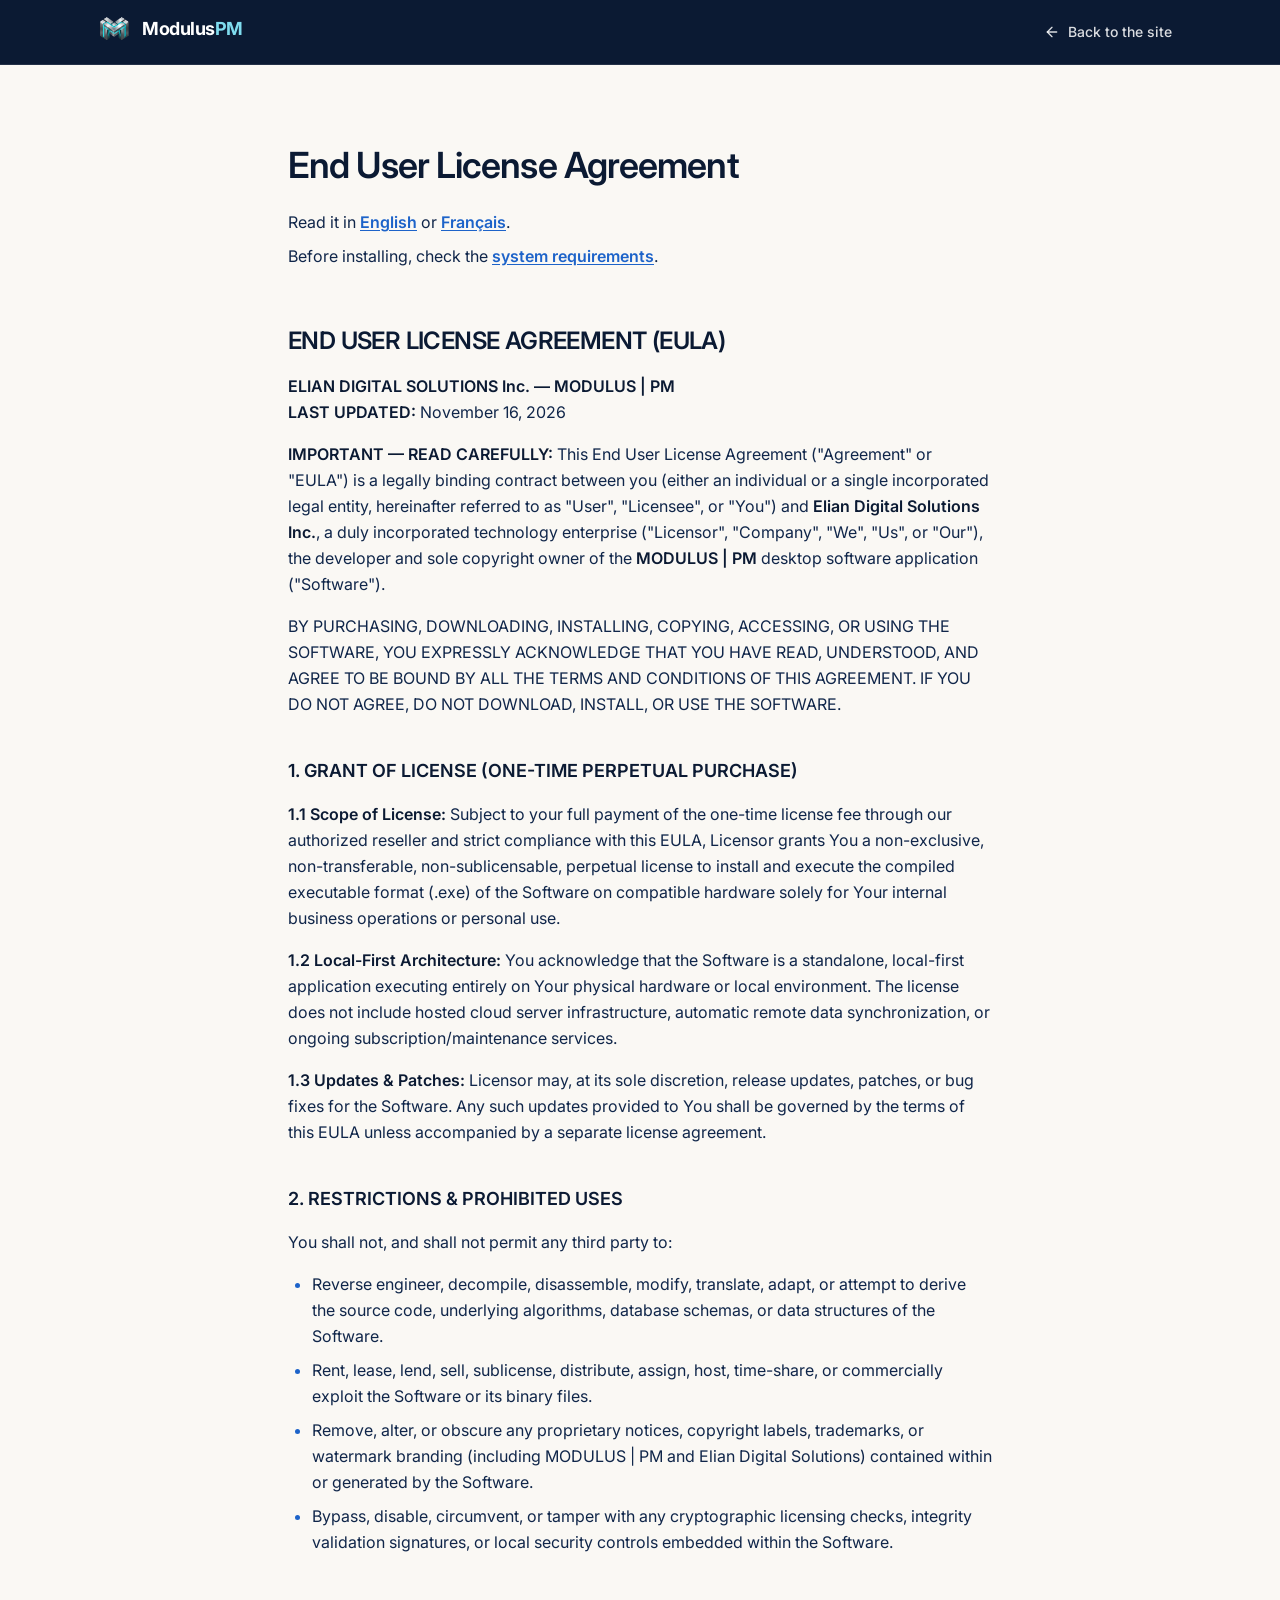
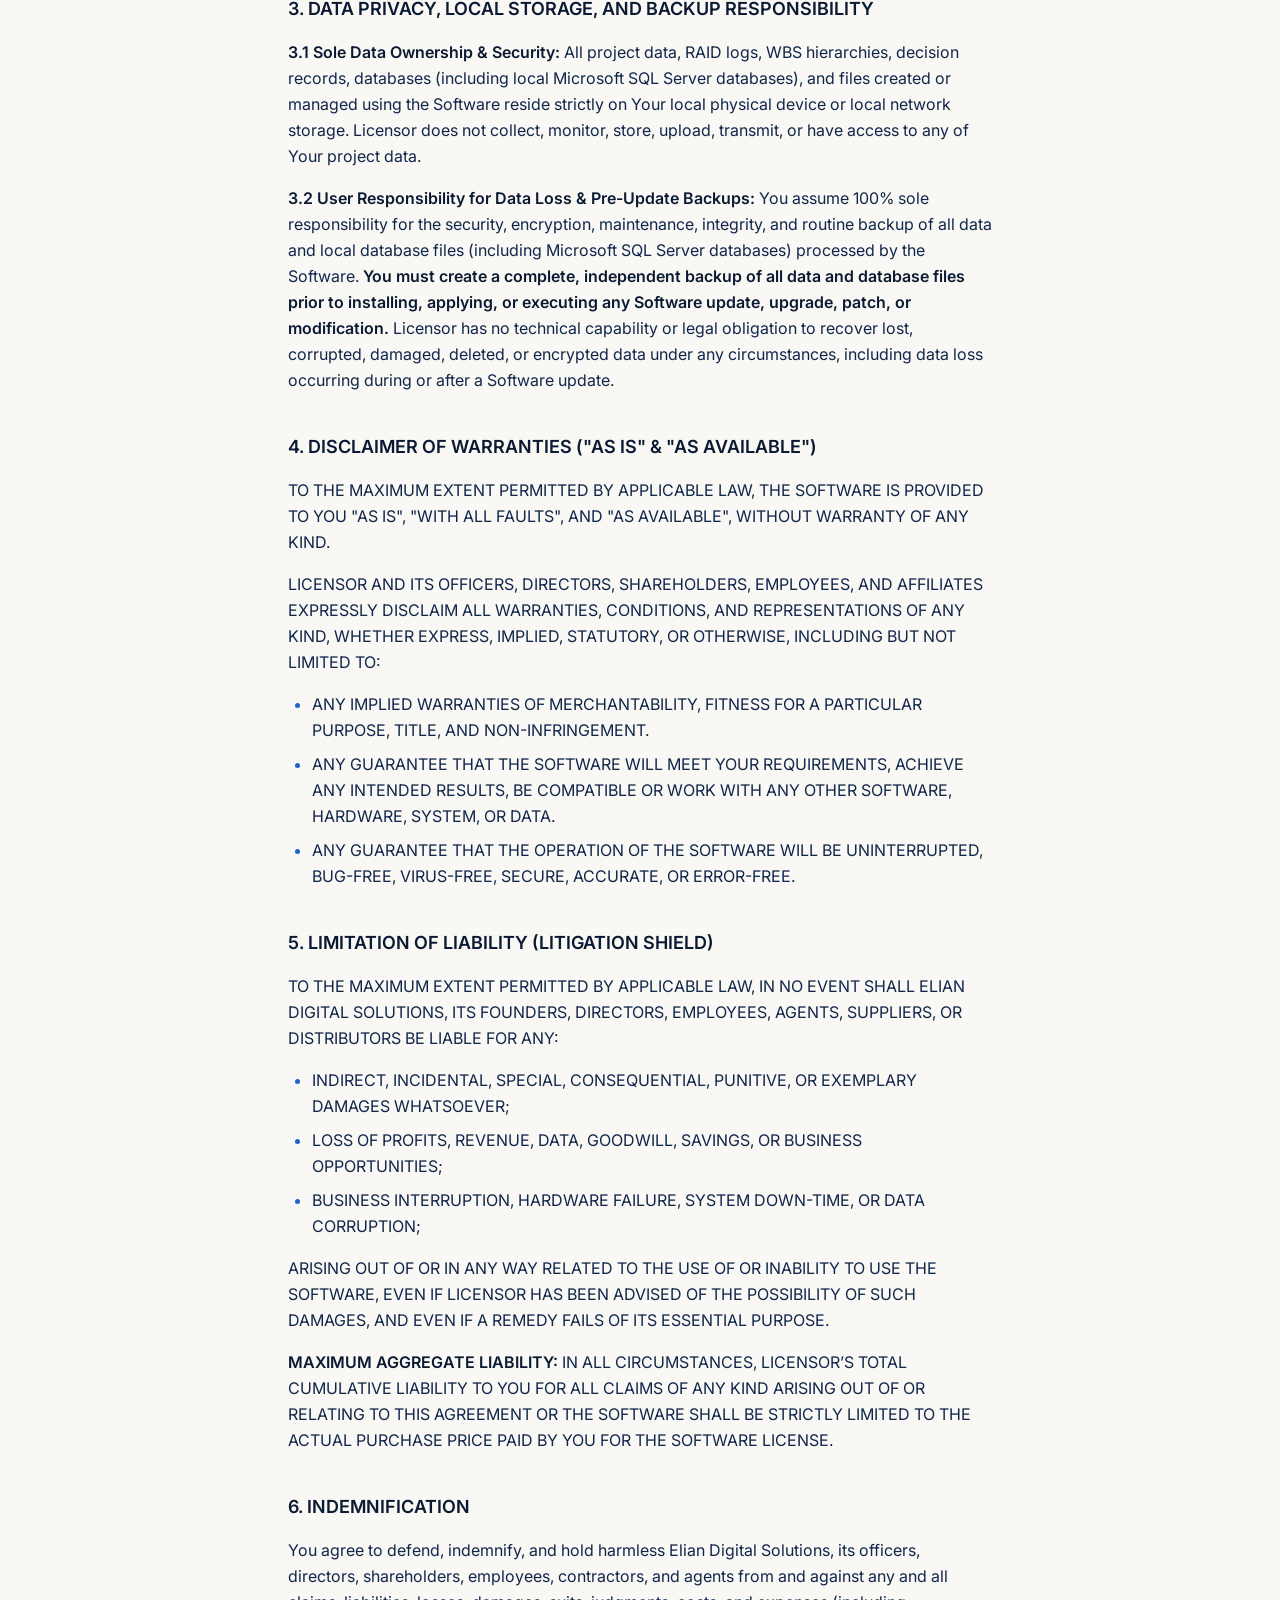
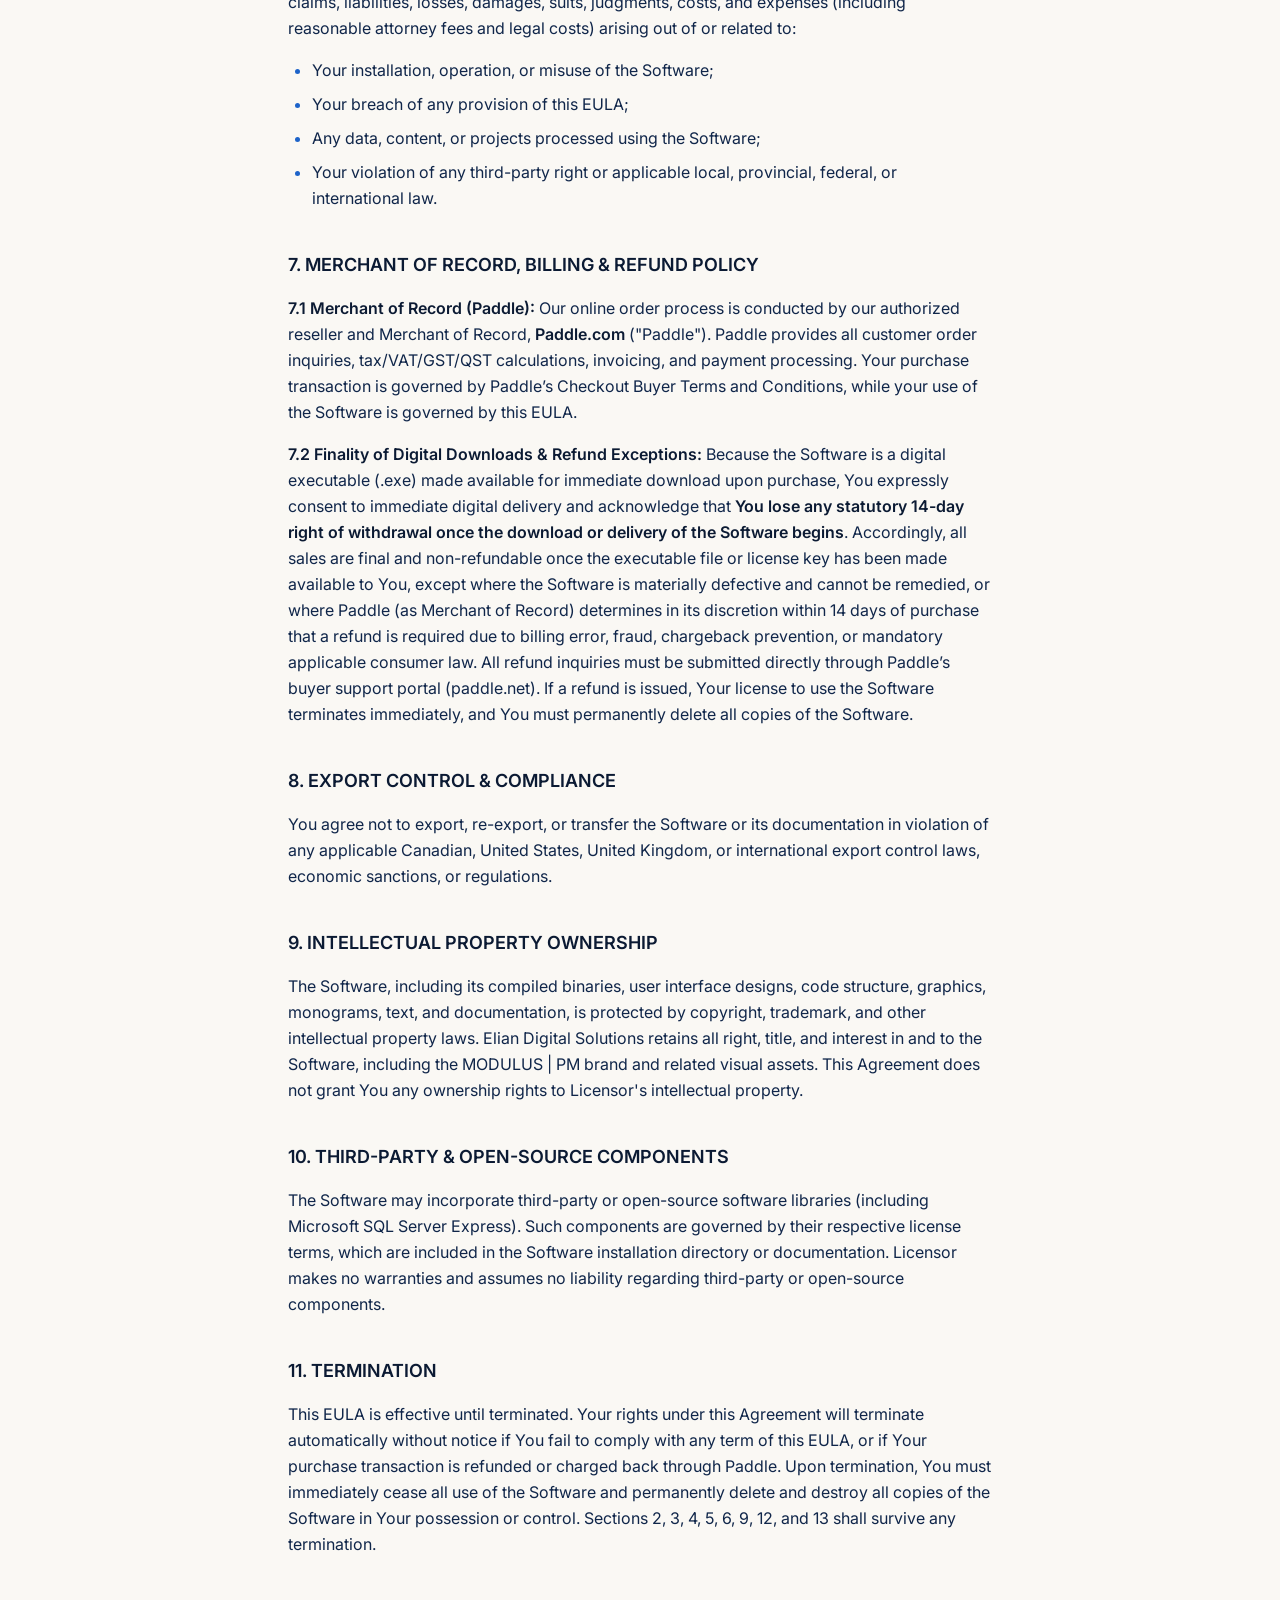
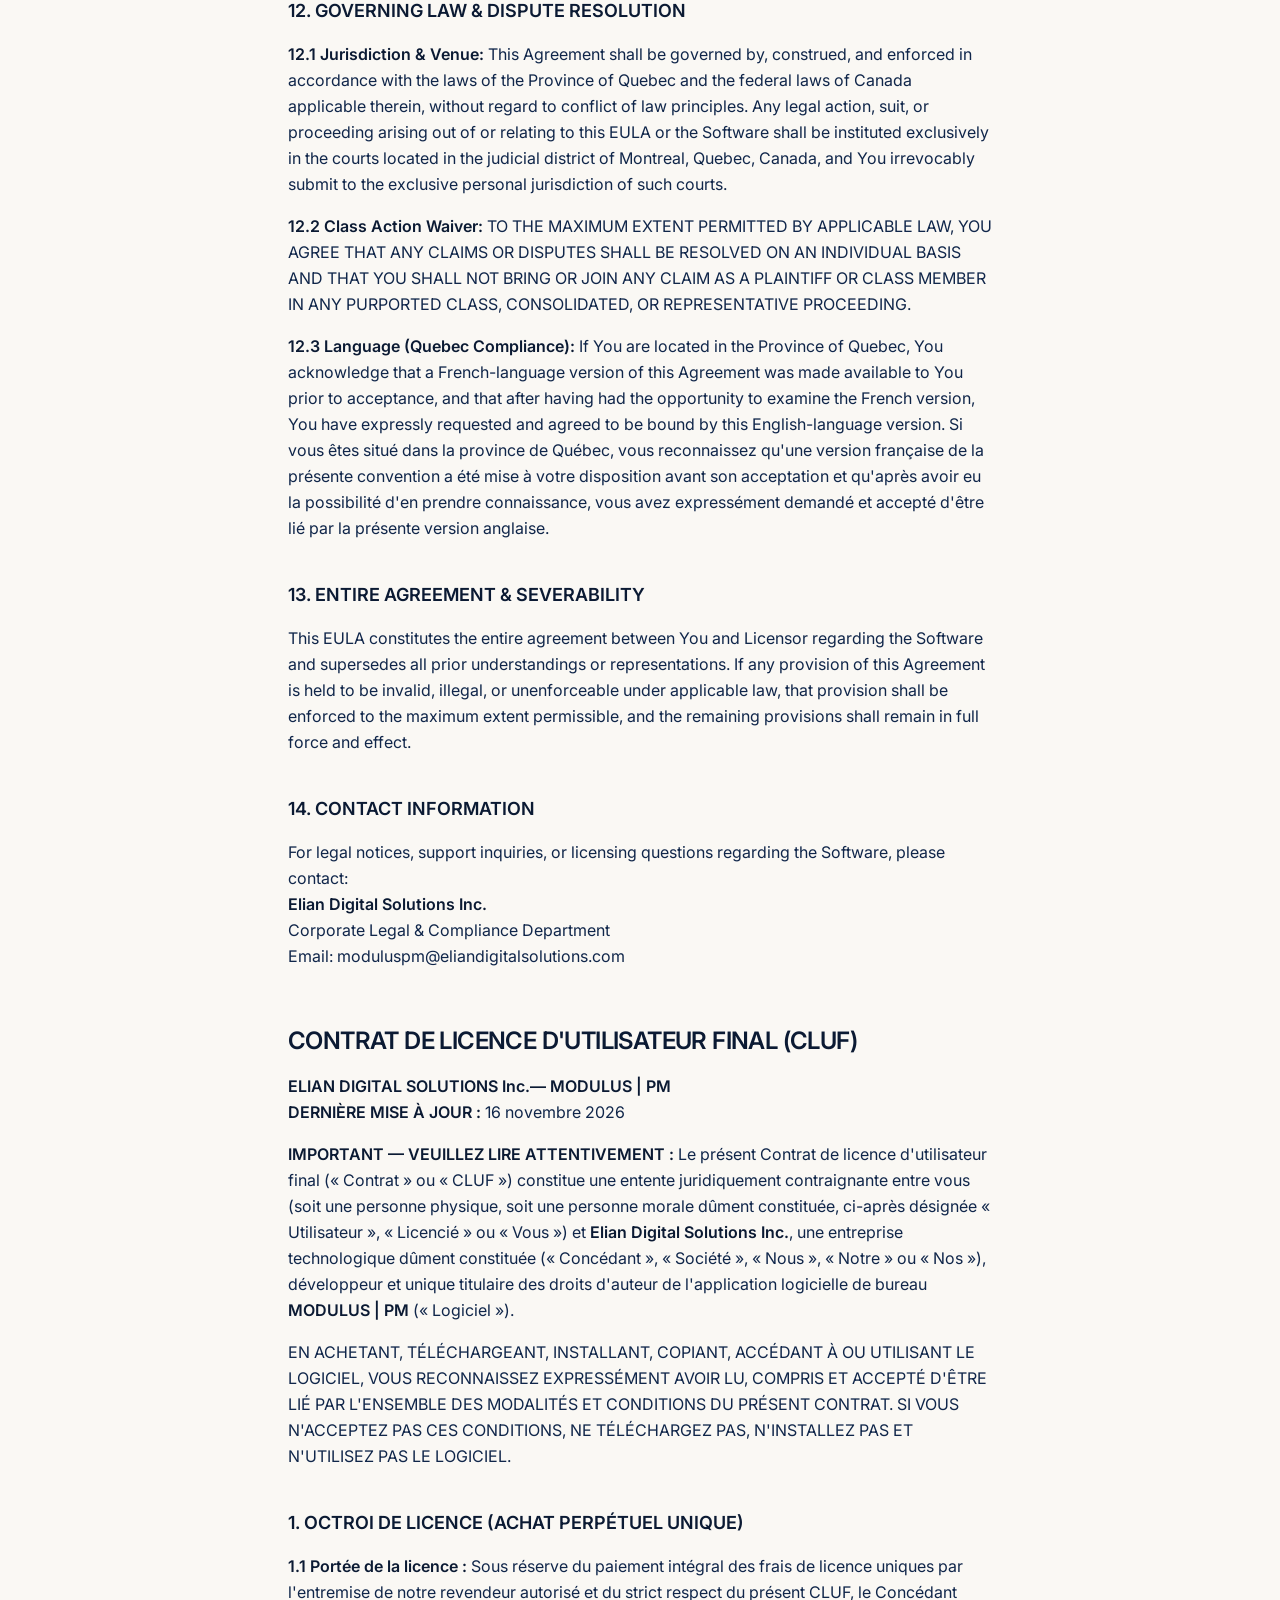
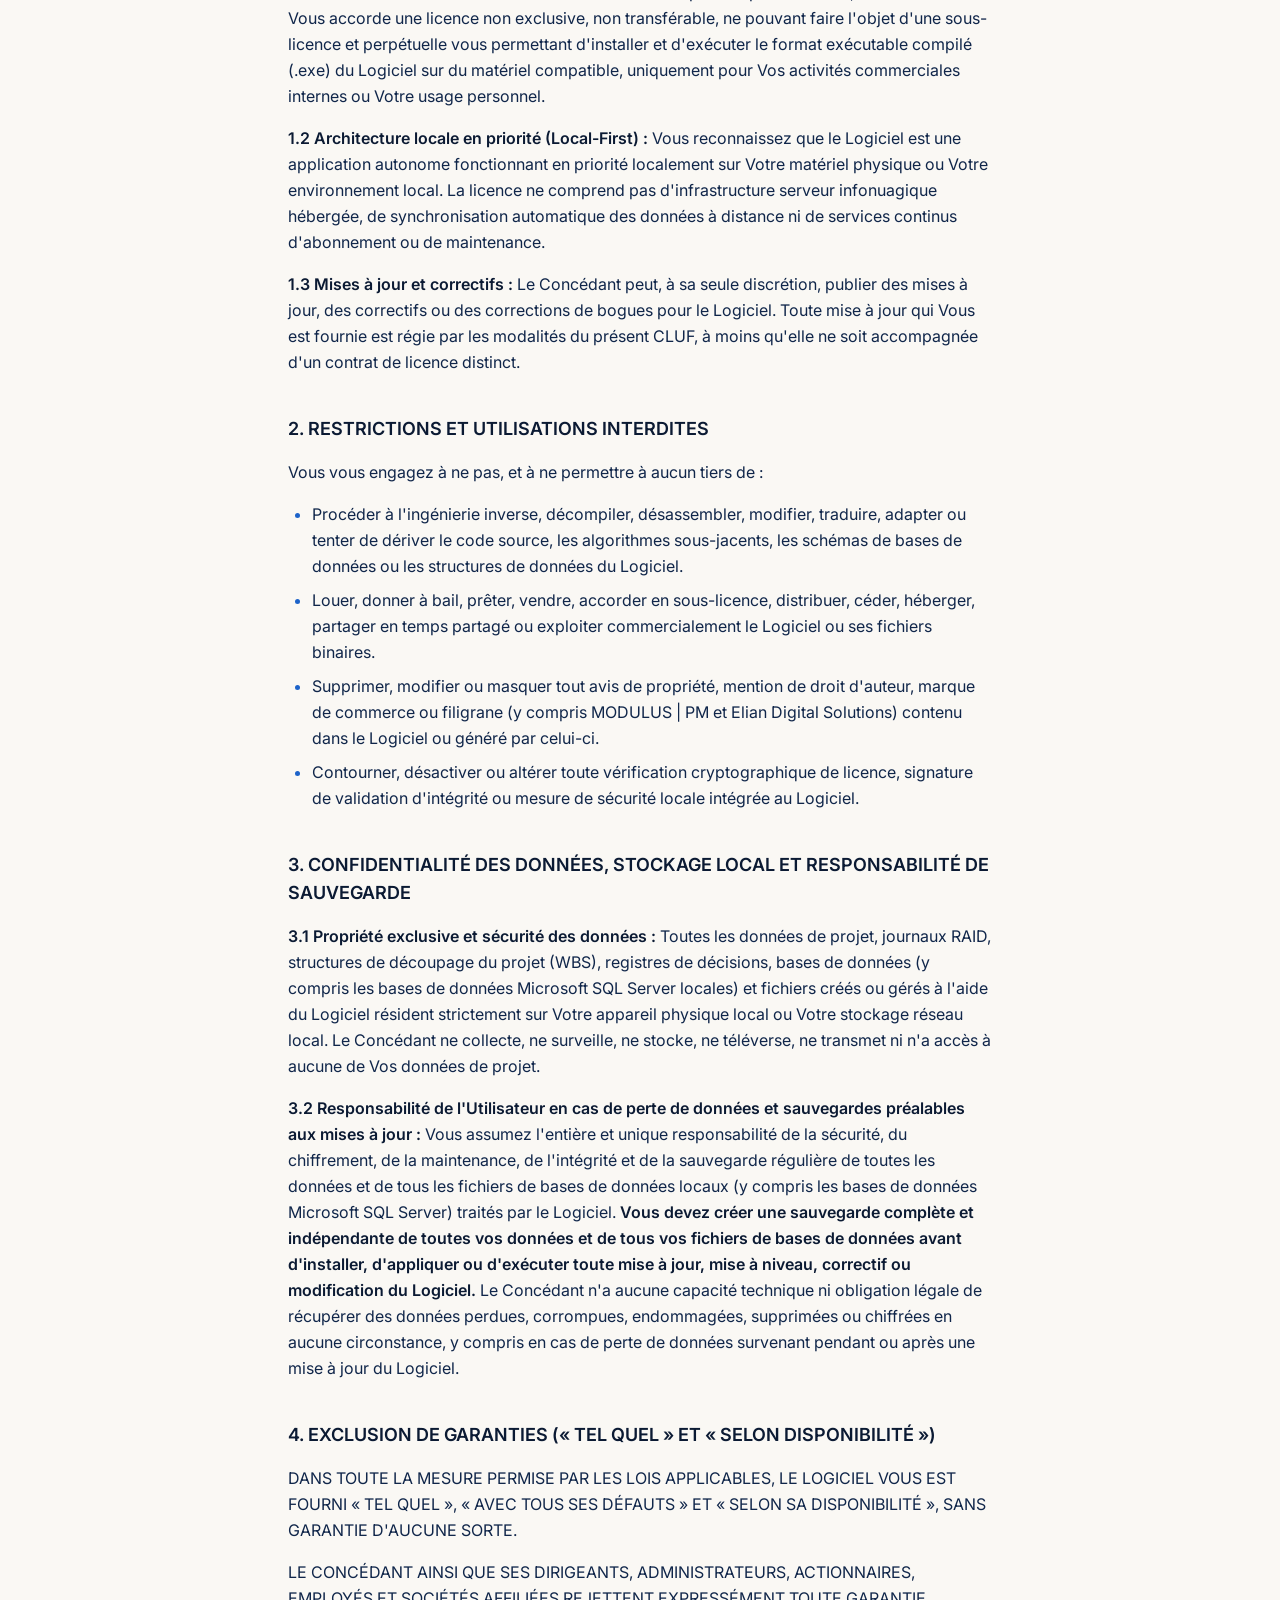
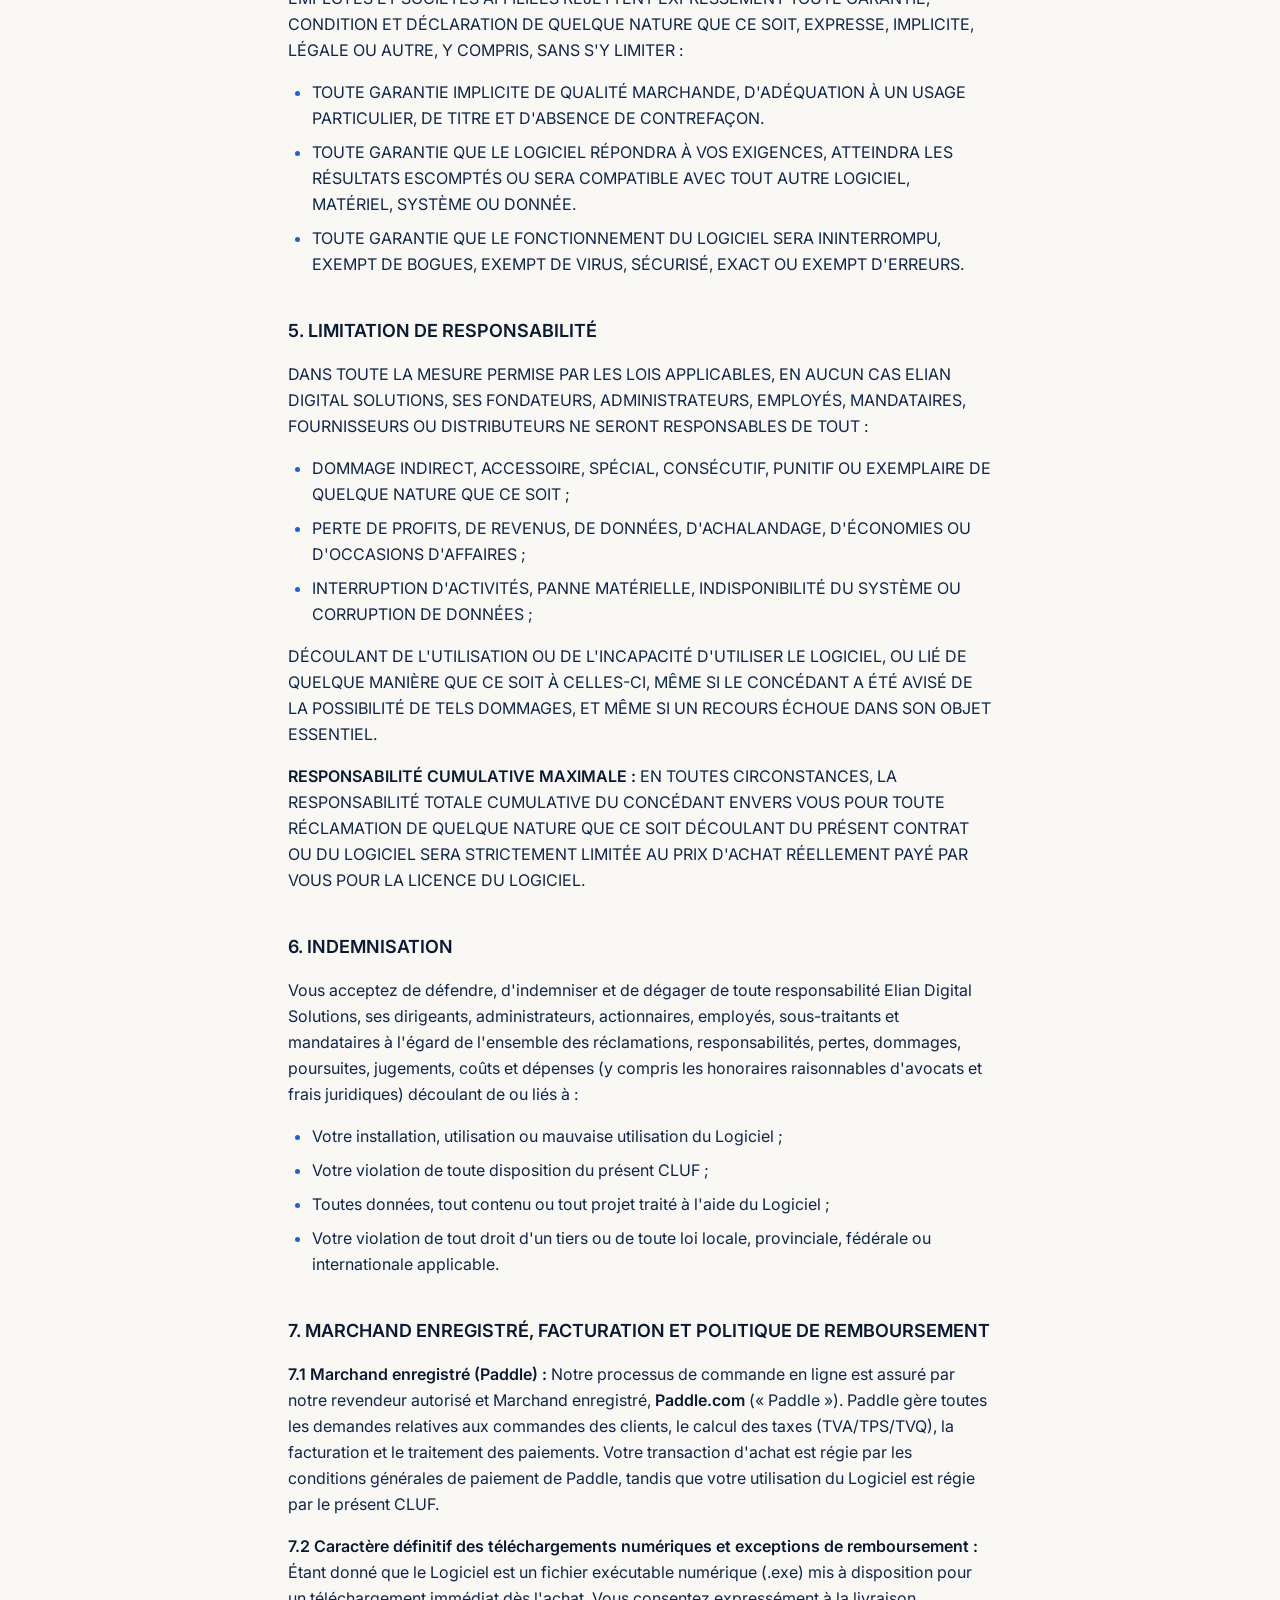
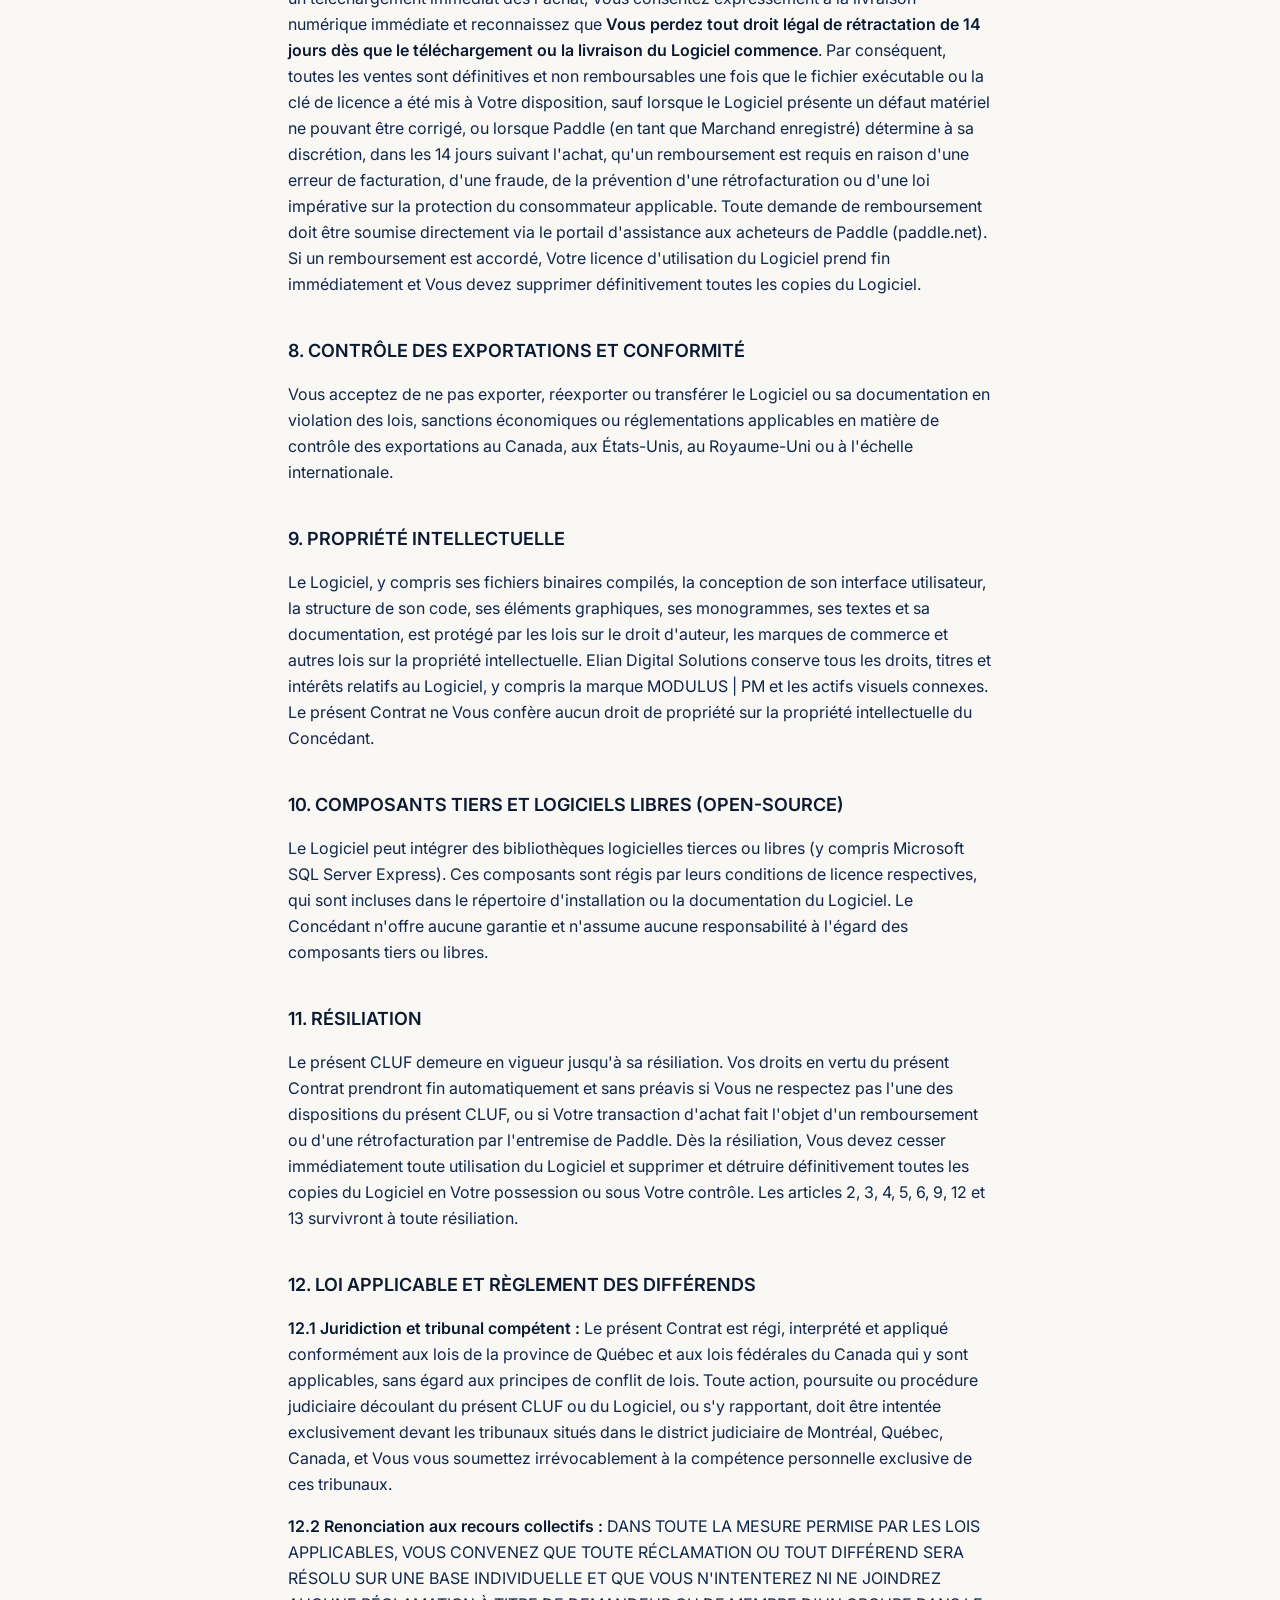
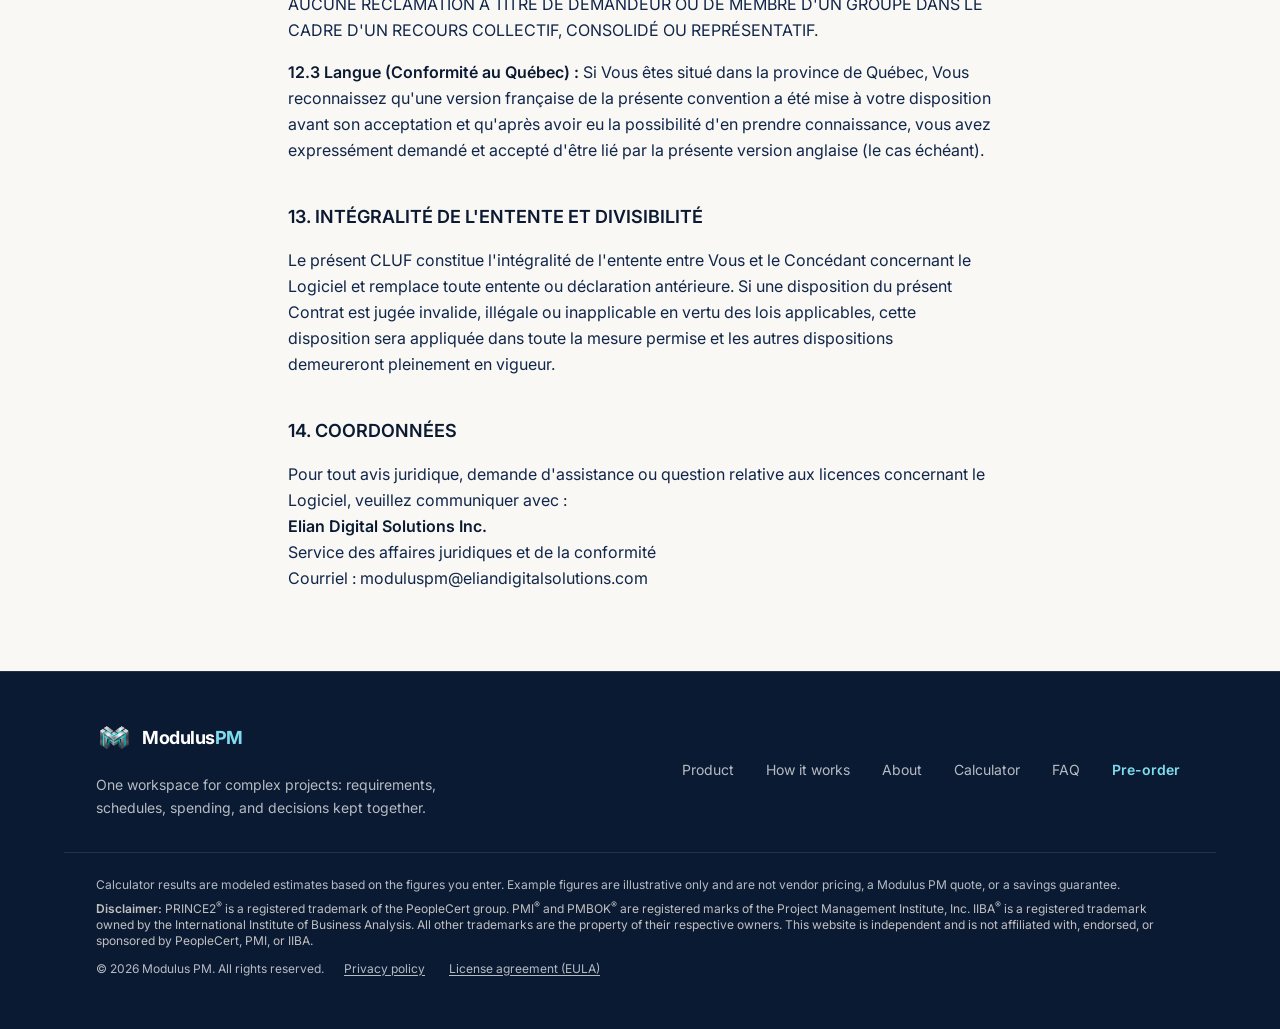
==== eula/index.html @ 9ae59efa "Add About Us, system requirements and the licence agreement page; update hero and trademark notice" ====
<!doctype html>
<html lang="en">
  <head>
    <meta charset="UTF-8" />
    <link rel="icon" type="image/png" sizes="48x48" href="/icons/icon-48x48.png" />
    <link rel="apple-touch-icon" href="/icons/icon-192x192.png" />
    <meta name="viewport" content="width=device-width, initial-scale=1.0" />
    <title>End User License Agreement | Modulus PM</title>
    <meta
      name="description"
      content="The End User License Agreement for the Modulus PM desktop software, in English and French."
    />
    <meta property="og:type" content="website" />
    <meta property="og:site_name" content="Modulus PM" />
    <meta property="og:title" content="Modulus PM | Connected delivery for complex projects" />
    <meta
      property="og:description"
      content="Keep requirements, deliverables, boards, budgets, and decisions aligned. Own the way you work and compare 10-year SaaS costs with a lifetime purchase."
    />
    <meta name="twitter:title" content="Modulus PM | Connected delivery for complex projects" />
    <meta
      name="twitter:description"
      content="One workspace for requirements, schedules, boards, budgets, and decisions. Compare 10-year SaaS costs with a lifetime purchase."
    />
    <link rel="preconnect" href="https://fonts.googleapis.com" />
    <link rel="preconnect" href="https://fonts.gstatic.com" crossorigin />
    <link
      href="https://fonts.googleapis.com/css2?family=Inter:wght@400;500;600;700;800&display=swap"
      rel="stylesheet"
    />
    <meta property="og:image" content="https://eliandigitalsolutions.com/og.png" />
    <meta property="og:image:width" content="1200" />
    <meta property="og:image:height" content="630" />
    <meta property="og:url" content="https://eliandigitalsolutions.com/eula/" />
    <meta name="twitter:card" content="summary_large_image" />
    <meta name="twitter:image" content="https://eliandigitalsolutions.com/og.png" />
    <script type="module" crossorigin src="/assets/eula-CdukFW5h.js"></script>
    <link rel="modulepreload" crossorigin href="/assets/index-Yuvbp5KB.js">
    <link rel="modulepreload" crossorigin href="/assets/LegalLayout-DCnY5Lh_.js">
    <link rel="stylesheet" crossorigin href="/assets/index-Cmp1O_GP.css">
  </head>
  <body>
    <div id="root"></div>
  </body>
</html>
---- assets/index-Cmp1O_GP.css ----
*,:before,:after{--tw-border-spacing-x: 0;--tw-border-spacing-y: 0;--tw-translate-x: 0;--tw-translate-y: 0;--tw-rotate: 0;--tw-skew-x: 0;--tw-skew-y: 0;--tw-scale-x: 1;--tw-scale-y: 1;--tw-pan-x: ;--tw-pan-y: ;--tw-pinch-zoom: ;--tw-scroll-snap-strictness: proximity;--tw-gradient-from-position: ;--tw-gradient-via-position: ;--tw-gradient-to-position: ;--tw-ordinal: ;--tw-slashed-zero: ;--tw-numeric-figure: ;--tw-numeric-spacing: ;--tw-numeric-fraction: ;--tw-ring-inset: ;--tw-ring-offset-width: 0px;--tw-ring-offset-color: #fff;--tw-ring-color: rgb(42 116 224 / .5);--tw-ring-offset-shadow: 0 0 #0000;--tw-ring-shadow: 0 0 #0000;--tw-shadow: 0 0 #0000;--tw-shadow-colored: 0 0 #0000;--tw-blur: ;--tw-brightness: ;--tw-contrast: ;--tw-grayscale: ;--tw-hue-rotate: ;--tw-invert: ;--tw-saturate: ;--tw-sepia: ;--tw-drop-shadow: ;--tw-backdrop-blur: ;--tw-backdrop-brightness: ;--tw-backdrop-contrast: ;--tw-backdrop-grayscale: ;--tw-backdrop-hue-rotate: ;--tw-backdrop-invert: ;--tw-backdrop-opacity: ;--tw-backdrop-saturate: ;--tw-backdrop-sepia: ;--tw-contain-size: ;--tw-contain-layout: ;--tw-contain-paint: ;--tw-contain-style: }::backdrop{--tw-border-spacing-x: 0;--tw-border-spacing-y: 0;--tw-translate-x: 0;--tw-translate-y: 0;--tw-rotate: 0;--tw-skew-x: 0;--tw-skew-y: 0;--tw-scale-x: 1;--tw-scale-y: 1;--tw-pan-x: ;--tw-pan-y: ;--tw-pinch-zoom: ;--tw-scroll-snap-strictness: proximity;--tw-gradient-from-position: ;--tw-gradient-via-position: ;--tw-gradient-to-position: ;--tw-ordinal: ;--tw-slashed-zero: ;--tw-numeric-figure: ;--tw-numeric-spacing: ;--tw-numeric-fraction: ;--tw-ring-inset: ;--tw-ring-offset-width: 0px;--tw-ring-offset-color: #fff;--tw-ring-color: rgb(42 116 224 / .5);--tw-ring-offset-shadow: 0 0 #0000;--tw-ring-shadow: 0 0 #0000;--tw-shadow: 0 0 #0000;--tw-shadow-colored: 0 0 #0000;--tw-blur: ;--tw-brightness: ;--tw-contrast: ;--tw-grayscale: ;--tw-hue-rotate: ;--tw-invert: ;--tw-saturate: ;--tw-sepia: ;--tw-drop-shadow: ;--tw-backdrop-blur: ;--tw-backdrop-brightness: ;--tw-backdrop-contrast: ;--tw-backdrop-grayscale: ;--tw-backdrop-hue-rotate: ;--tw-backdrop-invert: ;--tw-backdrop-opacity: ;--tw-backdrop-saturate: ;--tw-backdrop-sepia: ;--tw-contain-size: ;--tw-contain-layout: ;--tw-contain-paint: ;--tw-contain-style: }*,:before,:after{box-sizing:border-box;border-width:0;border-style:solid;border-color:#e5e7eb}:before,:after{--tw-content: ""}html,:host{line-height:1.5;-webkit-text-size-adjust:100%;-moz-tab-size:4;-o-tab-size:4;tab-size:4;font-family:Inter,system-ui,-apple-system,Segoe UI,sans-serif;font-feature-settings:normal;font-variation-settings:normal;-webkit-tap-highlight-color:transparent}body{margin:0;line-height:inherit}hr{height:0;color:inherit;border-top-width:1px}abbr:where([title]){-webkit-text-decoration:underline dotted;text-decoration:underline dotted}h1,h2,h3,h4,h5,h6{font-size:inherit;font-weight:inherit}a{color:inherit;text-decoration:inherit}b,strong{font-weight:bolder}code,kbd,samp,pre{font-family:ui-monospace,SFMono-Regular,Menlo,Monaco,Consolas,Liberation Mono,Courier New,monospace;font-feature-settings:normal;font-variation-settings:normal;font-size:1em}small{font-size:80%}sub,sup{font-size:75%;line-height:0;position:relative;vertical-align:baseline}sub{bottom:-.25em}sup{top:-.5em}table{text-indent:0;border-color:inherit;border-collapse:collapse}button,input,optgroup,select,textarea{font-family:inherit;font-feature-settings:inherit;font-variation-settings:inherit;font-size:100%;font-weight:inherit;line-height:inherit;letter-spacing:inherit;color:inherit;margin:0;padding:0}button,select{text-transform:none}button,input:where([type=button]),input:where([type=reset]),input:where([type=submit]){-webkit-appearance:button;background-color:transparent;background-image:none}:-moz-focusring{outline:auto}:-moz-ui-invalid{box-shadow:none}progress{vertical-align:baseline}::-webkit-inner-spin-button,::-webkit-outer-spin-button{height:auto}[type=search]{-webkit-appearance:textfield;outline-offset:-2px}::-webkit-search-decoration{-webkit-appearance:none}::-webkit-file-upload-button{-webkit-appearance:button;font:inherit}summary{display:list-item}blockquote,dl,dd,h1,h2,h3,h4,h5,h6,hr,figure,p,pre{margin:0}fieldset{margin:0;padding:0}legend{padding:0}ol,ul,menu{list-style:none;margin:0;padding:0}dialog{padding:0}textarea{resize:vertical}input::-moz-placeholder,textarea::-moz-placeholder{opacity:1;color:#9ca3af}input::placeholder,textarea::placeholder{opacity:1;color:#9ca3af}button,[role=button]{cursor:pointer}:disabled{cursor:default}img,svg,video,canvas,audio,iframe,embed,object{display:block;vertical-align:middle}img,video{max-width:100%;height:auto}[hidden]:where(:not([hidden=until-found])){display:none}html{scroll-behavior:smooth;scroll-padding-top:5rem;-webkit-text-size-adjust:100%}body{--tw-bg-opacity: 1;background-color:rgb(250 248 244 / var(--tw-bg-opacity, 1));font-family:Inter,system-ui,-apple-system,Segoe UI,sans-serif;--tw-text-opacity: 1;color:rgb(11 26 51 / var(--tw-text-opacity, 1));-webkit-font-smoothing:antialiased;-moz-osx-font-smoothing:grayscale;overflow-x:hidden}:focus-visible{outline:2px solid transparent;outline-offset:2px;--tw-ring-offset-shadow: var(--tw-ring-inset) 0 0 0 var(--tw-ring-offset-width) var(--tw-ring-offset-color);--tw-ring-shadow: var(--tw-ring-inset) 0 0 0 calc(2px + var(--tw-ring-offset-width)) var(--tw-ring-color);box-shadow:var(--tw-ring-offset-shadow),var(--tw-ring-shadow),var(--tw-shadow, 0 0 #0000);--tw-ring-opacity: 1;--tw-ring-color: rgb(22 179 214 / var(--tw-ring-opacity, 1));--tw-ring-offset-width: 2px;--tw-ring-offset-color: #faf8f4}.sr-only{position:absolute;width:1px;height:1px;padding:0;margin:-1px;overflow:hidden;clip:rect(0,0,0,0);white-space:nowrap;border-width:0}.pointer-events-none{pointer-events:none}.visible{visibility:visible}.fixed{position:fixed}.absolute{position:absolute}.relative{position:relative}.inset-0{inset:0}.inset-x-0{left:0;right:0}.inset-x-4{left:1rem;right:1rem}.-left-\[10000px\]{left:-10000px}.bottom-4{bottom:1rem}.top-0{top:0}.top-0\.5{top:.125rem}.isolate{isolation:isolate}.-z-10{z-index:-10}.z-50{z-index:50}.z-\[70\]{z-index:70}.-m-1{margin:-.25rem}.mx-1{margin-left:.25rem;margin-right:.25rem}.mx-auto{margin-left:auto;margin-right:auto}.mb-2\.5{margin-bottom:.625rem}.mb-4{margin-bottom:1rem}.ml-2{margin-left:.5rem}.ml-3{margin-left:.75rem}.ml-\[88px\]{margin-left:88px}.mt-0\.5{margin-top:.125rem}.mt-1{margin-top:.25rem}.mt-1\.5{margin-top:.375rem}.mt-10{margin-top:2.5rem}.mt-12{margin-top:3rem}.mt-14{margin-top:3.5rem}.mt-2{margin-top:.5rem}.mt-2\.5{margin-top:.625rem}.mt-3{margin-top:.75rem}.mt-4{margin-top:1rem}.mt-5{margin-top:1.25rem}.mt-6{margin-top:1.5rem}.mt-8{margin-top:2rem}.mt-px{margin-top:1px}.block{display:block}.flex{display:flex}.inline-flex{display:inline-flex}.table{display:table}.grid{display:grid}.hidden{display:none}.aspect-\[16\/10\]{aspect-ratio:16/10}.aspect-video{aspect-ratio:16 / 9}.h-1{height:.25rem}.h-1\.5{height:.375rem}.h-10{height:2.5rem}.h-11{height:2.75rem}.h-16{height:4rem}.h-2{height:.5rem}.h-2\.5{height:.625rem}.h-3{height:.75rem}.h-3\.5{height:.875rem}.h-4{height:1rem}.h-5{height:1.25rem}.h-8{height:2rem}.h-9{height:2.25rem}.h-auto{height:auto}.h-px{height:1px}.min-h-\[1\.25rem\]{min-height:1.25rem}.min-h-screen{min-height:100vh}.w-1\.5{width:.375rem}.w-1\/2{width:50%}.w-10{width:2.5rem}.w-11{width:2.75rem}.w-2\.5{width:.625rem}.w-3{width:.75rem}.w-3\.5{width:.875rem}.w-4{width:1rem}.w-5{width:1.25rem}.w-8{width:2rem}.w-9{width:2.25rem}.w-\[62\%\]{width:62%}.w-\[80px\]{width:80px}.w-\[min\(94vw\,1200px\)\]{width:min(94vw,1200px)}.w-full{width:100%}.w-px{width:1px}.min-w-0{min-width:0px}.min-w-\[520px\]{min-width:520px}.max-w-2xl{max-width:42rem}.max-w-3xl{max-width:48rem}.max-w-6xl{max-width:72rem}.max-w-full{max-width:100%}.max-w-md{max-width:28rem}.max-w-none{max-width:none}.max-w-sm{max-width:24rem}.max-w-xl{max-width:36rem}.flex-1{flex:1 1 0%}.shrink-0{flex-shrink:0}.rotate-180{--tw-rotate: 180deg;transform:translate(var(--tw-translate-x),var(--tw-translate-y)) rotate(var(--tw-rotate)) skew(var(--tw-skew-x)) skewY(var(--tw-skew-y)) scaleX(var(--tw-scale-x)) scaleY(var(--tw-scale-y))}.rotate-45{--tw-rotate: 45deg;transform:translate(var(--tw-translate-x),var(--tw-translate-y)) rotate(var(--tw-rotate)) skew(var(--tw-skew-x)) skewY(var(--tw-skew-y)) scaleX(var(--tw-scale-x)) scaleY(var(--tw-scale-y))}@keyframes spin{to{transform:rotate(360deg)}}.animate-spin{animation:spin 1s linear infinite}.cursor-pointer{cursor:pointer}.scroll-mt-20{scroll-margin-top:5rem}.scroll-mt-24{scroll-margin-top:6rem}.scroll-mt-8{scroll-margin-top:2rem}.list-disc{list-style-type:disc}.list-none{list-style-type:none}.grid-cols-2{grid-template-columns:repeat(2,minmax(0,1fr))}.grid-cols-6{grid-template-columns:repeat(6,minmax(0,1fr))}.grid-cols-\[minmax\(0\,1\.2fr\)_repeat\(3\,minmax\(0\,1fr\)\)\]{grid-template-columns:minmax(0,1.2fr) repeat(3,minmax(0,1fr))}.flex-col{flex-direction:column}.flex-col-reverse{flex-direction:column-reverse}.flex-wrap{flex-wrap:wrap}.items-start{align-items:flex-start}.items-center{align-items:center}.items-baseline{align-items:baseline}.justify-start{justify-content:flex-start}.justify-center{justify-content:center}.justify-between{justify-content:space-between}.gap-1{gap:.25rem}.gap-1\.5{gap:.375rem}.gap-12{gap:3rem}.gap-2{gap:.5rem}.gap-2\.5{gap:.625rem}.gap-3{gap:.75rem}.gap-4{gap:1rem}.gap-6{gap:1.5rem}.gap-8{gap:2rem}.gap-x-4{-moz-column-gap:1rem;column-gap:1rem}.gap-x-6{-moz-column-gap:1.5rem;column-gap:1.5rem}.gap-x-8{-moz-column-gap:2rem;column-gap:2rem}.gap-y-1{row-gap:.25rem}.gap-y-2{row-gap:.5rem}.gap-y-4{row-gap:1rem}.space-y-1>:not([hidden])~:not([hidden]){--tw-space-y-reverse: 0;margin-top:calc(.25rem * calc(1 - var(--tw-space-y-reverse)));margin-bottom:calc(.25rem * var(--tw-space-y-reverse))}.space-y-2>:not([hidden])~:not([hidden]){--tw-space-y-reverse: 0;margin-top:calc(.5rem * calc(1 - var(--tw-space-y-reverse)));margin-bottom:calc(.5rem * var(--tw-space-y-reverse))}.space-y-2\.5>:not([hidden])~:not([hidden]){--tw-space-y-reverse: 0;margin-top:calc(.625rem * calc(1 - var(--tw-space-y-reverse)));margin-bottom:calc(.625rem * var(--tw-space-y-reverse))}.space-y-3>:not([hidden])~:not([hidden]){--tw-space-y-reverse: 0;margin-top:calc(.75rem * calc(1 - var(--tw-space-y-reverse)));margin-bottom:calc(.75rem * var(--tw-space-y-reverse))}.space-y-4>:not([hidden])~:not([hidden]){--tw-space-y-reverse: 0;margin-top:calc(1rem * calc(1 - var(--tw-space-y-reverse)));margin-bottom:calc(1rem * var(--tw-space-y-reverse))}.space-y-5>:not([hidden])~:not([hidden]){--tw-space-y-reverse: 0;margin-top:calc(1.25rem * calc(1 - var(--tw-space-y-reverse)));margin-bottom:calc(1.25rem * var(--tw-space-y-reverse))}.space-y-6>:not([hidden])~:not([hidden]){--tw-space-y-reverse: 0;margin-top:calc(1.5rem * calc(1 - var(--tw-space-y-reverse)));margin-bottom:calc(1.5rem * var(--tw-space-y-reverse))}.space-y-8>:not([hidden])~:not([hidden]){--tw-space-y-reverse: 0;margin-top:calc(2rem * calc(1 - var(--tw-space-y-reverse)));margin-bottom:calc(2rem * var(--tw-space-y-reverse))}.overflow-hidden{overflow:hidden}.overflow-visible{overflow:visible}.overflow-x-auto{overflow-x:auto}.overflow-x-clip{overflow-x:clip}.truncate{overflow:hidden;text-overflow:ellipsis;white-space:nowrap}.whitespace-nowrap{white-space:nowrap}.whitespace-pre-line{white-space:pre-line}.text-balance{text-wrap:balance}.break-words{overflow-wrap:break-word}.rounded{border-radius:.25rem}.rounded-2xl{border-radius:1rem}.rounded-3xl{border-radius:1.5rem}.rounded-full{border-radius:9999px}.rounded-lg{border-radius:.5rem}.rounded-md{border-radius:.375rem}.rounded-xl{border-radius:.75rem}.border{border-width:1px}.border-b{border-bottom-width:1px}.border-l-2{border-left-width:2px}.border-l-4{border-left-width:4px}.border-t{border-top-width:1px}.border-dashed{border-style:dashed}.border-amber-500\/40{border-color:#d9962b66}.border-amber-500\/50{border-color:#d9962b80}.border-blue-600{--tw-border-opacity: 1;border-color:rgb(29 99 201 / var(--tw-border-opacity, 1))}.border-blue-600\/30{border-color:#1d63c94d}.border-cyan-400\/70{border-color:#38c8e6b3}.border-cyan-500{--tw-border-opacity: 1;border-color:rgb(22 179 214 / var(--tw-border-opacity, 1))}.border-cyan-500\/40{border-color:#16b3d666}.border-cyan-500\/50{border-color:#16b3d680}.border-navy-700\/10{border-color:#17335f1a}.border-navy-700\/15{border-color:#17335f26}.border-navy-700\/20{border-color:#17335f33}.border-navy-700\/25{border-color:#17335f40}.border-navy-700\/30{border-color:#17335f4d}.border-navy-700\/40{border-color:#17335f66}.border-navy-900\/10{border-color:#0b1a331a}.border-transparent{border-color:transparent}.border-white\/10{border-color:#ffffff1a}.border-white\/20{border-color:#fff3}.border-white\/25{border-color:#ffffff40}.bg-amber-500{--tw-bg-opacity: 1;background-color:rgb(217 150 43 / var(--tw-bg-opacity, 1))}.bg-amber-500\/10{background-color:#d9962b1a}.bg-amber-500\/20{background-color:#d9962b33}.bg-blue-500{--tw-bg-opacity: 1;background-color:rgb(42 116 224 / var(--tw-bg-opacity, 1))}.bg-blue-600{--tw-bg-opacity: 1;background-color:rgb(29 99 201 / var(--tw-bg-opacity, 1))}.bg-blue-600\/5{background-color:#1d63c90d}.bg-cyan-100{--tw-bg-opacity: 1;background-color:rgb(217 246 252 / var(--tw-bg-opacity, 1))}.bg-cyan-100\/50{background-color:#d9f6fc80}.bg-cyan-100\/60{background-color:#d9f6fc99}.bg-cyan-100\/70{background-color:#d9f6fcb3}.bg-cyan-400{--tw-bg-opacity: 1;background-color:rgb(56 200 230 / var(--tw-bg-opacity, 1))}.bg-cyan-500{--tw-bg-opacity: 1;background-color:rgb(22 179 214 / var(--tw-bg-opacity, 1))}.bg-cyan-500\/10{background-color:#16b3d61a}.bg-navy-600{--tw-bg-opacity: 1;background-color:rgb(33 68 122 / var(--tw-bg-opacity, 1))}.bg-navy-700{--tw-bg-opacity: 1;background-color:rgb(23 51 95 / var(--tw-bg-opacity, 1))}.bg-navy-700\/20{background-color:#17335f33}.bg-navy-700\/30{background-color:#17335f4d}.bg-navy-800{--tw-bg-opacity: 1;background-color:rgb(16 38 74 / var(--tw-bg-opacity, 1))}.bg-navy-900{--tw-bg-opacity: 1;background-color:rgb(11 26 51 / var(--tw-bg-opacity, 1))}.bg-navy-900\/20{background-color:#0b1a3333}.bg-navy-900\/70{background-color:#0b1a33b3}.bg-navy-900\/95{background-color:#0b1a33f2}.bg-warm-100{--tw-bg-opacity: 1;background-color:rgb(243 239 231 / var(--tw-bg-opacity, 1))}.bg-warm-200{--tw-bg-opacity: 1;background-color:rgb(230 224 211 / var(--tw-bg-opacity, 1))}.bg-warm-50{--tw-bg-opacity: 1;background-color:rgb(250 248 244 / var(--tw-bg-opacity, 1))}.bg-white{--tw-bg-opacity: 1;background-color:rgb(255 255 255 / var(--tw-bg-opacity, 1))}.bg-white\/15{background-color:#ffffff26}.bg-white\/5{background-color:#ffffff0d}.bg-white\/60{background-color:#fff9}.bg-\[radial-gradient\(50\%_60\%_at_50\%_0\%\,rgba\(22\,179\,214\,0\.25\)\,transparent\)\]{background-image:radial-gradient(50% 60% at 50% 0%,rgba(22,179,214,.25),transparent)}.bg-\[radial-gradient\(60\%_50\%_at_80\%_0\%\,rgba\(22\,179\,214\,0\.22\)\,transparent\)\,radial-gradient\(50\%_40\%_at_0\%_100\%\,rgba\(42\,116\,224\,0\.25\)\,transparent\)\]{background-image:radial-gradient(60% 50% at 80% 0%,rgba(22,179,214,.22),transparent),radial-gradient(50% 40% at 0% 100%,rgba(42,116,224,.25),transparent)}.bg-gradient-to-br{background-image:linear-gradient(to bottom right,var(--tw-gradient-stops))}.from-navy-800{--tw-gradient-from: #10264a var(--tw-gradient-from-position);--tw-gradient-to: rgb(16 38 74 / 0) var(--tw-gradient-to-position);--tw-gradient-stops: var(--tw-gradient-from), var(--tw-gradient-to)}.via-navy-700{--tw-gradient-to: rgb(23 51 95 / 0) var(--tw-gradient-to-position);--tw-gradient-stops: var(--tw-gradient-from), #17335f var(--tw-gradient-via-position), var(--tw-gradient-to)}.to-navy-800{--tw-gradient-to: #10264a var(--tw-gradient-to-position)}.object-contain{-o-object-fit:contain;object-fit:contain}.object-cover{-o-object-fit:cover;object-fit:cover}.object-left-top{-o-object-position:left top;object-position:left top}.p-0{padding:0}.p-1{padding:.25rem}.p-1\.5{padding:.375rem}.p-2\.5{padding:.625rem}.p-3{padding:.75rem}.p-3\.5{padding:.875rem}.p-4{padding:1rem}.p-5{padding:1.25rem}.p-6{padding:1.5rem}.px-1{padding-left:.25rem;padding-right:.25rem}.px-1\.5{padding-left:.375rem;padding-right:.375rem}.px-2\.5{padding-left:.625rem;padding-right:.625rem}.px-3{padding-left:.75rem;padding-right:.75rem}.px-4{padding-left:1rem;padding-right:1rem}.px-5{padding-left:1.25rem;padding-right:1.25rem}.px-6{padding-left:1.5rem;padding-right:1.5rem}.py-0\.5{padding-top:.125rem;padding-bottom:.125rem}.py-1{padding-top:.25rem;padding-bottom:.25rem}.py-10{padding-top:2.5rem;padding-bottom:2.5rem}.py-12{padding-top:3rem;padding-bottom:3rem}.py-16{padding-top:4rem;padding-bottom:4rem}.py-2{padding-top:.5rem;padding-bottom:.5rem}.py-2\.5{padding-top:.625rem;padding-bottom:.625rem}.py-20{padding-top:5rem;padding-bottom:5rem}.py-3{padding-top:.75rem;padding-bottom:.75rem}.py-5{padding-top:1.25rem;padding-bottom:1.25rem}.pb-14{padding-bottom:3.5rem}.pb-16{padding-bottom:4rem}.pb-6{padding-bottom:1.5rem}.pl-3{padding-left:.75rem}.pl-5{padding-left:1.25rem}.pl-6{padding-left:1.5rem}.pl-\[1\.15rem\]{padding-left:1.15rem}.pt-1{padding-top:.25rem}.pt-28{padding-top:7rem}.pt-3{padding-top:.75rem}.pt-6{padding-top:1.5rem}.text-left{text-align:left}.text-center{text-align:center}.text-right{text-align:right}.text-2xl{font-size:1.5rem;line-height:2rem}.text-3xl{font-size:1.875rem;line-height:2.25rem}.text-4xl{font-size:2.25rem;line-height:2.5rem}.text-\[10px\]{font-size:10px}.text-\[11px\]{font-size:11px}.text-\[8px\]{font-size:8px}.text-\[9px\]{font-size:9px}.text-base{font-size:1rem;line-height:1.5rem}.text-lg{font-size:1.125rem;line-height:1.75rem}.text-sm{font-size:.875rem;line-height:1.25rem}.text-xs{font-size:.75rem;line-height:1rem}.font-bold{font-weight:700}.font-medium{font-weight:500}.font-semibold{font-weight:600}.uppercase{text-transform:uppercase}.not-italic{font-style:normal}.tabular-nums{--tw-numeric-spacing: tabular-nums;font-variant-numeric:var(--tw-ordinal) var(--tw-slashed-zero) var(--tw-numeric-figure) var(--tw-numeric-spacing) var(--tw-numeric-fraction)}.leading-\[1\.12\]{line-height:1.12}.leading-\[1\.15\]{line-height:1.15}.leading-relaxed{line-height:1.625}.leading-snug{line-height:1.375}.leading-tight{line-height:1.25}.tracking-\[0\.14em\]{letter-spacing:.14em}.tracking-\[0\.18em\]{letter-spacing:.18em}.tracking-\[0\.2em\]{letter-spacing:.2em}.tracking-tight{letter-spacing:-.025em}.tracking-wide{letter-spacing:.025em}.tracking-wider{letter-spacing:.05em}.text-amber-500{--tw-text-opacity: 1;color:rgb(217 150 43 / var(--tw-text-opacity, 1))}.text-blue-600{--tw-text-opacity: 1;color:rgb(29 99 201 / var(--tw-text-opacity, 1))}.text-cyan-300{--tw-text-opacity: 1;color:rgb(127 220 239 / var(--tw-text-opacity, 1))}.text-cyan-300\/70{color:#7fdcefb3}.text-cyan-500{--tw-text-opacity: 1;color:rgb(22 179 214 / var(--tw-text-opacity, 1))}.text-navy-700{--tw-text-opacity: 1;color:rgb(23 51 95 / var(--tw-text-opacity, 1))}.text-navy-800{--tw-text-opacity: 1;color:rgb(16 38 74 / var(--tw-text-opacity, 1))}.text-navy-900{--tw-text-opacity: 1;color:rgb(11 26 51 / var(--tw-text-opacity, 1))}.text-red-700{--tw-text-opacity: 1;color:rgb(185 28 28 / var(--tw-text-opacity, 1))}.text-silver{--tw-text-opacity: 1;color:rgb(192 192 192 / var(--tw-text-opacity, 1))}.text-transparent{color:transparent}.text-warm-300{--tw-text-opacity: 1;color:rgb(210 201 183 / var(--tw-text-opacity, 1))}.text-white{--tw-text-opacity: 1;color:rgb(255 255 255 / var(--tw-text-opacity, 1))}.text-white\/60{color:#fff9}.text-white\/70{color:#ffffffb3}.text-white\/75{color:#ffffffbf}.text-white\/80{color:#fffc}.text-white\/85{color:#ffffffd9}.underline{text-decoration-line:underline}.underline-offset-2{text-underline-offset:2px}.underline-offset-4{text-underline-offset:4px}.accent-blue-600{accent-color:#1d63c9}.opacity-\[0\.07\]{opacity:.07}.shadow-2xl{--tw-shadow: 0 25px 50px -12px rgb(0 0 0 / .25);--tw-shadow-colored: 0 25px 50px -12px var(--tw-shadow-color);box-shadow:var(--tw-ring-offset-shadow, 0 0 #0000),var(--tw-ring-shadow, 0 0 #0000),var(--tw-shadow)}.shadow-lg{--tw-shadow: 0 10px 15px -3px rgb(0 0 0 / .1), 0 4px 6px -4px rgb(0 0 0 / .1);--tw-shadow-colored: 0 10px 15px -3px var(--tw-shadow-color), 0 4px 6px -4px var(--tw-shadow-color);box-shadow:var(--tw-ring-offset-shadow, 0 0 #0000),var(--tw-ring-shadow, 0 0 #0000),var(--tw-shadow)}.shadow-md{--tw-shadow: 0 4px 6px -1px rgb(0 0 0 / .1), 0 2px 4px -2px rgb(0 0 0 / .1);--tw-shadow-colored: 0 4px 6px -1px var(--tw-shadow-color), 0 2px 4px -2px var(--tw-shadow-color);box-shadow:var(--tw-ring-offset-shadow, 0 0 #0000),var(--tw-ring-shadow, 0 0 #0000),var(--tw-shadow)}.shadow-sm{--tw-shadow: 0 1px 2px 0 rgb(0 0 0 / .05);--tw-shadow-colored: 0 1px 2px 0 var(--tw-shadow-color);box-shadow:var(--tw-ring-offset-shadow, 0 0 #0000),var(--tw-ring-shadow, 0 0 #0000),var(--tw-shadow)}.shadow-xl{--tw-shadow: 0 20px 25px -5px rgb(0 0 0 / .1), 0 8px 10px -6px rgb(0 0 0 / .1);--tw-shadow-colored: 0 20px 25px -5px var(--tw-shadow-color), 0 8px 10px -6px var(--tw-shadow-color);box-shadow:var(--tw-ring-offset-shadow, 0 0 #0000),var(--tw-ring-shadow, 0 0 #0000),var(--tw-shadow)}.shadow-black\/40{--tw-shadow-color: rgb(0 0 0 / .4);--tw-shadow: var(--tw-shadow-colored)}.shadow-cyan-500\/20{--tw-shadow-color: rgb(22 179 214 / .2);--tw-shadow: var(--tw-shadow-colored)}.shadow-navy-900\/15{--tw-shadow-color: rgb(11 26 51 / .15);--tw-shadow: var(--tw-shadow-colored)}.shadow-navy-900\/20{--tw-shadow-color: rgb(11 26 51 / .2);--tw-shadow: var(--tw-shadow-colored)}.shadow-navy-900\/25{--tw-shadow-color: rgb(11 26 51 / .25);--tw-shadow: var(--tw-shadow-colored)}.shadow-navy-900\/30{--tw-shadow-color: rgb(11 26 51 / .3);--tw-shadow: var(--tw-shadow-colored)}.shadow-navy-900\/5{--tw-shadow-color: rgb(11 26 51 / .05);--tw-shadow: var(--tw-shadow-colored)}.filter{filter:var(--tw-blur) var(--tw-brightness) var(--tw-contrast) var(--tw-grayscale) var(--tw-hue-rotate) var(--tw-invert) var(--tw-saturate) var(--tw-sepia) var(--tw-drop-shadow)}.backdrop-blur{--tw-backdrop-blur: blur(8px);-webkit-backdrop-filter:var(--tw-backdrop-blur) var(--tw-backdrop-brightness) var(--tw-backdrop-contrast) var(--tw-backdrop-grayscale) var(--tw-backdrop-hue-rotate) var(--tw-backdrop-invert) var(--tw-backdrop-opacity) var(--tw-backdrop-saturate) var(--tw-backdrop-sepia);backdrop-filter:var(--tw-backdrop-blur) var(--tw-backdrop-brightness) var(--tw-backdrop-contrast) var(--tw-backdrop-grayscale) var(--tw-backdrop-hue-rotate) var(--tw-backdrop-invert) var(--tw-backdrop-opacity) var(--tw-backdrop-saturate) var(--tw-backdrop-sepia)}.backdrop-blur-sm{--tw-backdrop-blur: blur(4px);-webkit-backdrop-filter:var(--tw-backdrop-blur) var(--tw-backdrop-brightness) var(--tw-backdrop-contrast) var(--tw-backdrop-grayscale) var(--tw-backdrop-hue-rotate) var(--tw-backdrop-invert) var(--tw-backdrop-opacity) var(--tw-backdrop-saturate) var(--tw-backdrop-sepia);backdrop-filter:var(--tw-backdrop-blur) var(--tw-backdrop-brightness) var(--tw-backdrop-contrast) var(--tw-backdrop-grayscale) var(--tw-backdrop-hue-rotate) var(--tw-backdrop-invert) var(--tw-backdrop-opacity) var(--tw-backdrop-saturate) var(--tw-backdrop-sepia)}.transition{transition-property:color,background-color,border-color,text-decoration-color,fill,stroke,opacity,box-shadow,transform,filter,backdrop-filter;transition-timing-function:cubic-bezier(.4,0,.2,1);transition-duration:.15s}.transition-all{transition-property:all;transition-timing-function:cubic-bezier(.4,0,.2,1);transition-duration:.15s}.transition-colors{transition-property:color,background-color,border-color,text-decoration-color,fill,stroke;transition-timing-function:cubic-bezier(.4,0,.2,1);transition-duration:.15s}.transition-shadow{transition-property:box-shadow;transition-timing-function:cubic-bezier(.4,0,.2,1);transition-duration:.15s}.transition-transform{transition-property:transform;transition-timing-function:cubic-bezier(.4,0,.2,1);transition-duration:.15s}.duration-200{transition-duration:.2s}.duration-300{transition-duration:.3s}.\[background-image\:linear-gradient\(to_right\,white_1px\,transparent_1px\)\,linear-gradient\(to_bottom\,white_1px\,transparent_1px\)\]{background-image:linear-gradient(to right,white 1px,transparent 1px),linear-gradient(to bottom,white 1px,transparent 1px)}.\[background-size\:48px_48px\]{background-size:48px 48px}@media(prefers-reduced-motion:reduce){html{scroll-behavior:auto}*,*:before,*:after{animation-duration:.01ms!important;animation-iteration-count:1!important;transition-duration:.01ms!important;scroll-behavior:auto!important}}.marker\:text-blue-600 *::marker{color:#1d63c9}.marker\:text-blue-600::marker{color:#1d63c9}.placeholder\:text-navy-600\/50::-moz-placeholder{color:#21447a80}.placeholder\:text-navy-600\/50::placeholder{color:#21447a80}.backdrop\:bg-black\/70::backdrop{background-color:#000000b3}.last\:border-b-0:last-child{border-bottom-width:0px}.hover\:border-cyan-400\/40:hover{border-color:#38c8e666}.hover\:border-cyan-400\/60:hover{border-color:#38c8e699}.hover\:border-navy-700\/40:hover{border-color:#17335f66}.hover\:bg-cyan-400:hover{--tw-bg-opacity: 1;background-color:rgb(56 200 230 / var(--tw-bg-opacity, 1))}.hover\:bg-navy-700:hover{--tw-bg-opacity: 1;background-color:rgb(23 51 95 / var(--tw-bg-opacity, 1))}.hover\:bg-warm-100:hover{--tw-bg-opacity: 1;background-color:rgb(243 239 231 / var(--tw-bg-opacity, 1))}.hover\:bg-white:hover{--tw-bg-opacity: 1;background-color:rgb(255 255 255 / var(--tw-bg-opacity, 1))}.hover\:bg-white\/10:hover{background-color:#ffffff1a}.hover\:bg-white\/5:hover{background-color:#ffffff0d}.hover\:text-navy-900:hover{--tw-text-opacity: 1;color:rgb(11 26 51 / var(--tw-text-opacity, 1))}.hover\:text-white:hover{--tw-text-opacity: 1;color:rgb(255 255 255 / var(--tw-text-opacity, 1))}.hover\:underline:hover{text-decoration-line:underline}.hover\:shadow-md:hover{--tw-shadow: 0 4px 6px -1px rgb(0 0 0 / .1), 0 2px 4px -2px rgb(0 0 0 / .1);--tw-shadow-colored: 0 4px 6px -1px var(--tw-shadow-color), 0 2px 4px -2px var(--tw-shadow-color);box-shadow:var(--tw-ring-offset-shadow, 0 0 #0000),var(--tw-ring-shadow, 0 0 #0000),var(--tw-shadow)}.focus\:not-sr-only:focus{position:static;width:auto;height:auto;padding:0;margin:0;overflow:visible;clip:auto;white-space:normal}.focus\:absolute:focus{position:absolute}.focus\:left-4:focus{left:1rem}.focus\:top-4:focus{top:1rem}.focus\:z-\[60\]:focus{z-index:60}.focus\:rounded-lg:focus{border-radius:.5rem}.focus\:border-blue-600:focus{--tw-border-opacity: 1;border-color:rgb(29 99 201 / var(--tw-border-opacity, 1))}.focus\:bg-cyan-500:focus{--tw-bg-opacity: 1;background-color:rgb(22 179 214 / var(--tw-bg-opacity, 1))}.focus\:px-4:focus{padding-left:1rem;padding-right:1rem}.focus\:py-2:focus{padding-top:.5rem;padding-bottom:.5rem}.focus\:text-sm:focus{font-size:.875rem;line-height:1.25rem}.focus\:font-semibold:focus{font-weight:600}.focus\:text-navy-900:focus{--tw-text-opacity: 1;color:rgb(11 26 51 / var(--tw-text-opacity, 1))}.focus\:outline-none:focus{outline:2px solid transparent;outline-offset:2px}.focus\:ring-2:focus{--tw-ring-offset-shadow: var(--tw-ring-inset) 0 0 0 var(--tw-ring-offset-width) var(--tw-ring-offset-color);--tw-ring-shadow: var(--tw-ring-inset) 0 0 0 calc(2px + var(--tw-ring-offset-width)) var(--tw-ring-color);box-shadow:var(--tw-ring-offset-shadow),var(--tw-ring-shadow),var(--tw-shadow, 0 0 #0000)}.focus\:ring-cyan-500\/40:focus{--tw-ring-color: rgb(22 179 214 / .4)}.focus-visible\:outline-none:focus-visible{outline:2px solid transparent;outline-offset:2px}.focus-visible\:ring-2:focus-visible{--tw-ring-offset-shadow: var(--tw-ring-inset) 0 0 0 var(--tw-ring-offset-width) var(--tw-ring-offset-color);--tw-ring-shadow: var(--tw-ring-inset) 0 0 0 calc(2px + var(--tw-ring-offset-width)) var(--tw-ring-color);box-shadow:var(--tw-ring-offset-shadow),var(--tw-ring-shadow),var(--tw-shadow, 0 0 #0000)}.focus-visible\:ring-cyan-300:focus-visible{--tw-ring-opacity: 1;--tw-ring-color: rgb(127 220 239 / var(--tw-ring-opacity, 1))}.focus-visible\:ring-cyan-400:focus-visible{--tw-ring-opacity: 1;--tw-ring-color: rgb(56 200 230 / var(--tw-ring-opacity, 1))}.focus-visible\:ring-cyan-500:focus-visible{--tw-ring-opacity: 1;--tw-ring-color: rgb(22 179 214 / var(--tw-ring-opacity, 1))}.focus-visible\:ring-offset-2:focus-visible{--tw-ring-offset-width: 2px}.focus-visible\:ring-offset-navy-900:focus-visible{--tw-ring-offset-color: #0b1a33}.focus-visible\:ring-offset-warm-50:focus-visible{--tw-ring-offset-color: #faf8f4}.active\:translate-y-0:active{--tw-translate-y: 0px;transform:translate(var(--tw-translate-x),var(--tw-translate-y)) rotate(var(--tw-rotate)) skew(var(--tw-skew-x)) skewY(var(--tw-skew-y)) scaleX(var(--tw-scale-x)) scaleY(var(--tw-scale-y))}.disabled\:opacity-70:disabled{opacity:.7}.group[open] .group-open\:rotate-180{--tw-rotate: 180deg;transform:translate(var(--tw-translate-x),var(--tw-translate-y)) rotate(var(--tw-rotate)) skew(var(--tw-skew-x)) skewY(var(--tw-skew-y)) scaleX(var(--tw-scale-x)) scaleY(var(--tw-scale-y))}.group:hover .group-hover\:bg-blue-600{--tw-bg-opacity: 1;background-color:rgb(29 99 201 / var(--tw-bg-opacity, 1))}.group:hover .group-hover\:text-white{--tw-text-opacity: 1;color:rgb(255 255 255 / var(--tw-text-opacity, 1))}.aria-\[invalid\=true\]\:border-red-700[aria-invalid=true]{--tw-border-opacity: 1;border-color:rgb(185 28 28 / var(--tw-border-opacity, 1))}.aria-\[invalid\=true\]\:ring-red-700\/20[aria-invalid=true]{--tw-ring-color: rgb(185 28 28 / .2)}@media(prefers-reduced-motion:no-preference){@keyframes fade-in{0%{opacity:0}to{opacity:1}}.motion-safe\:animate-fade-in{animation:fade-in .35s ease-out both}@keyframes fade-up{0%{opacity:0;transform:translateY(16px)}to{opacity:1;transform:translateY(0)}}.motion-safe\:animate-fade-up{animation:fade-up .8s ease-out both}.motion-safe\:transition-transform{transition-property:transform;transition-timing-function:cubic-bezier(.4,0,.2,1);transition-duration:.15s}.motion-safe\:duration-300{transition-duration:.3s}.motion-safe\:hover\:-translate-y-0\.5:hover{--tw-translate-y: -.125rem;transform:translate(var(--tw-translate-x),var(--tw-translate-y)) rotate(var(--tw-rotate)) skew(var(--tw-skew-x)) skewY(var(--tw-skew-y)) scaleX(var(--tw-scale-x)) scaleY(var(--tw-scale-y))}.group:hover .motion-safe\:group-hover\:scale-\[1\.03\]{--tw-scale-x: 1.03;--tw-scale-y: 1.03;transform:translate(var(--tw-translate-x),var(--tw-translate-y)) rotate(var(--tw-rotate)) skew(var(--tw-skew-x)) skewY(var(--tw-skew-y)) scaleX(var(--tw-scale-x)) scaleY(var(--tw-scale-y))}}@media(min-width:640px){.sm\:w-36{width:9rem}.sm\:w-auto{width:auto}.sm\:grid-cols-2{grid-template-columns:repeat(2,minmax(0,1fr))}.sm\:grid-cols-3{grid-template-columns:repeat(3,minmax(0,1fr))}.sm\:grid-cols-4{grid-template-columns:repeat(4,minmax(0,1fr))}.sm\:flex-row{flex-direction:row}.sm\:items-center{align-items:center}.sm\:justify-end{justify-content:flex-end}.sm\:justify-between{justify-content:space-between}.sm\:gap-4{gap:1rem}.sm\:p-5{padding:1.25rem}.sm\:p-6{padding:1.5rem}.sm\:p-8{padding:2rem}.sm\:px-12{padding-left:3rem;padding-right:3rem}.sm\:px-8{padding-left:2rem;padding-right:2rem}.sm\:py-14{padding-top:3.5rem;padding-bottom:3.5rem}.sm\:py-20{padding-top:5rem;padding-bottom:5rem}.sm\:py-28{padding-top:7rem;padding-bottom:7rem}.sm\:pt-32{padding-top:8rem}.sm\:text-3xl{font-size:1.875rem;line-height:2.25rem}.sm\:text-4xl{font-size:2.25rem;line-height:2.5rem}.sm\:text-5xl{font-size:3rem;line-height:1}.sm\:text-lg{font-size:1.125rem;line-height:1.75rem}.sm\:text-xl{font-size:1.25rem;line-height:1.75rem}}@media(min-width:768px){.md\:flex{display:flex}.md\:inline-flex{display:inline-flex}.md\:hidden{display:none}.md\:grid-cols-2{grid-template-columns:repeat(2,minmax(0,1fr))}.md\:grid-cols-3{grid-template-columns:repeat(3,minmax(0,1fr))}.md\:grid-cols-\[minmax\(0\,1\.5fr\)_minmax\(0\,1fr\)\]{grid-template-columns:minmax(0,1.5fr) minmax(0,1fr)}.md\:grid-cols-\[minmax\(0\,1fr\)_minmax\(0\,1\.25fr\)\]{grid-template-columns:minmax(0,1fr) minmax(0,1.25fr)}.md\:flex-row{flex-direction:row}.md\:items-center{align-items:center}.md\:justify-between{justify-content:space-between}}@media(min-width:1024px){.lg\:sticky{position:sticky}.lg\:top-24{top:6rem}.lg\:inline-flex{display:inline-flex}.lg\:grid-cols-2{grid-template-columns:repeat(2,minmax(0,1fr))}.lg\:grid-cols-4{grid-template-columns:repeat(4,minmax(0,1fr))}.lg\:grid-cols-\[minmax\(0\,1fr\)_minmax\(0\,1\.1fr\)\]{grid-template-columns:minmax(0,1fr) minmax(0,1.1fr)}.lg\:grid-cols-\[minmax\(0\,1fr\)_minmax\(0\,1\.6fr\)\]{grid-template-columns:minmax(0,1fr) minmax(0,1.6fr)}.lg\:grid-cols-\[minmax\(0\,5fr\)_minmax\(0\,7fr\)\]{grid-template-columns:minmax(0,5fr) minmax(0,7fr)}.lg\:items-start{align-items:flex-start}.lg\:items-center{align-items:center}.lg\:gap-10{gap:2.5rem}.lg\:gap-12{gap:3rem}.lg\:gap-14{gap:3.5rem}.lg\:gap-8{gap:2rem}.lg\:self-start{align-self:flex-start}.lg\:pb-0{padding-bottom:0}.lg\:pb-24{padding-bottom:6rem}.lg\:pt-36{padding-top:9rem}.lg\:pt-4{padding-top:1rem}.lg\:text-\[3\.5rem\]{font-size:3.5rem}}
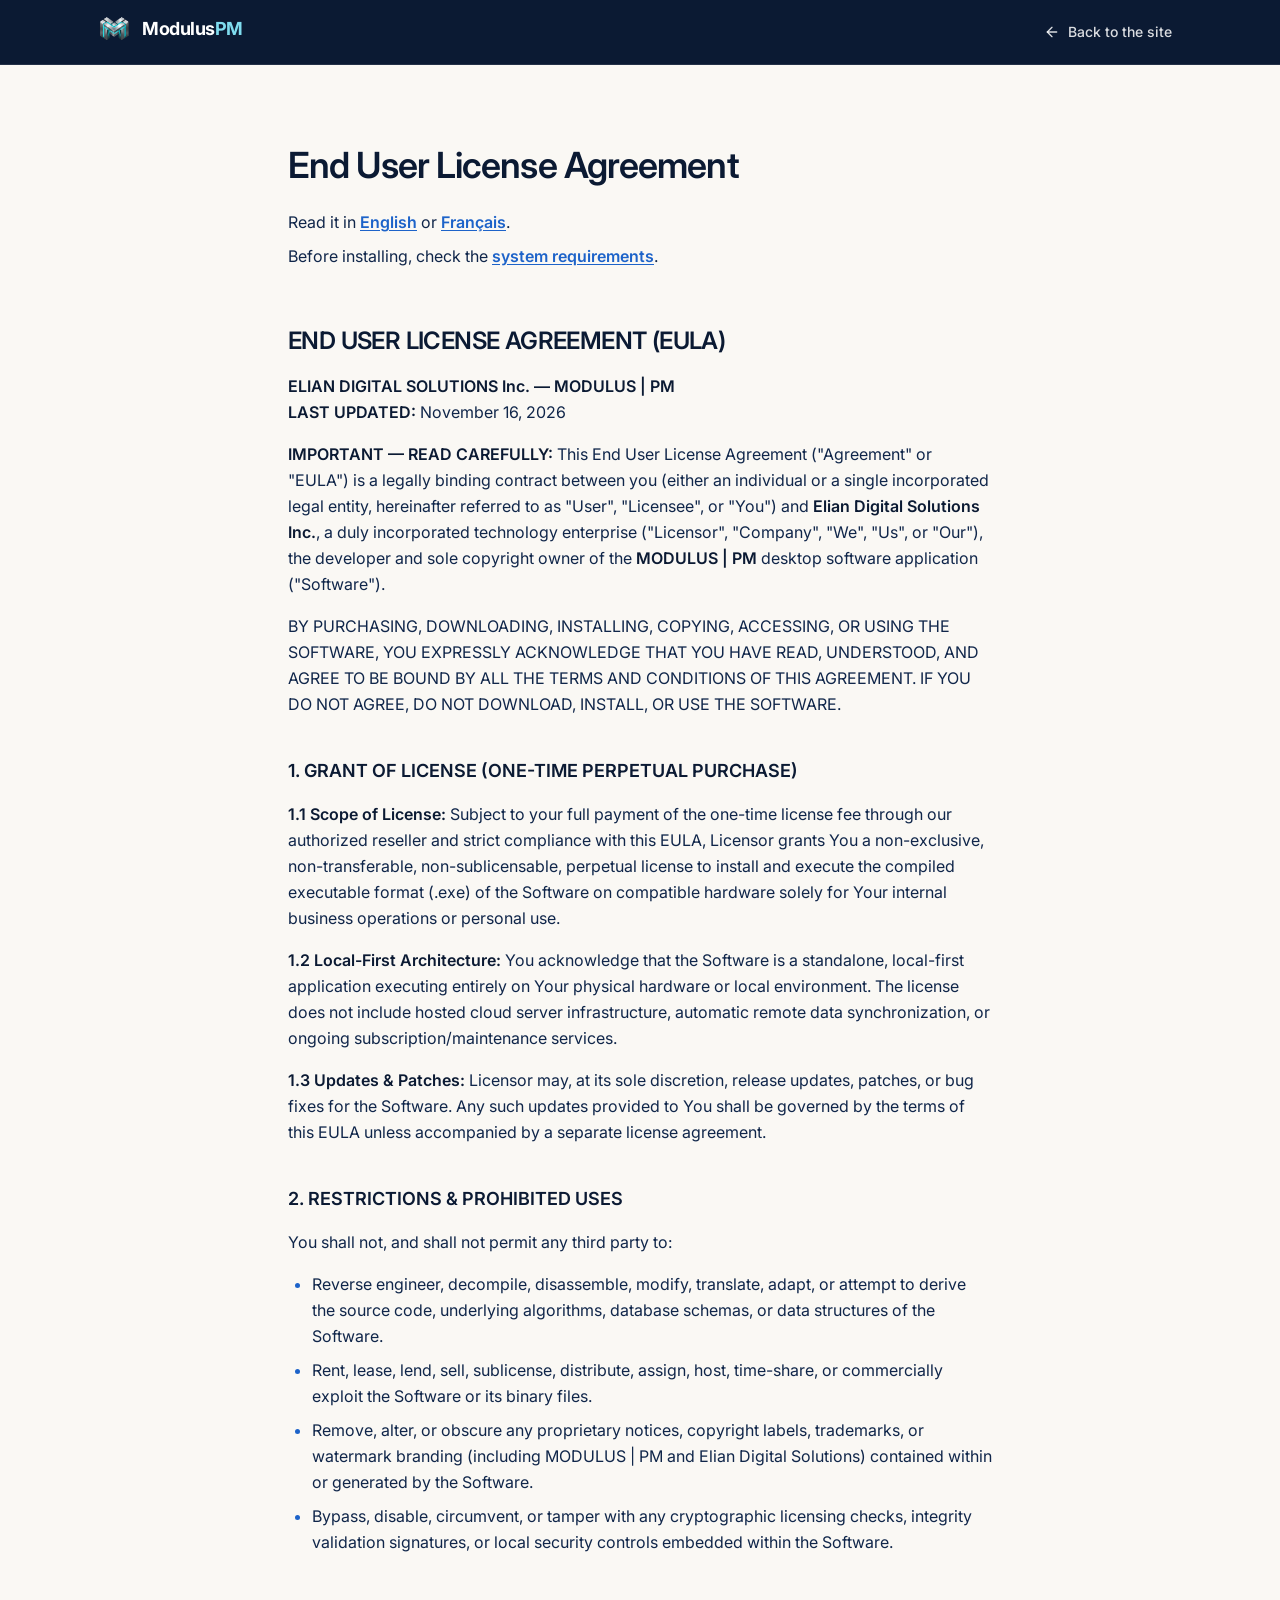
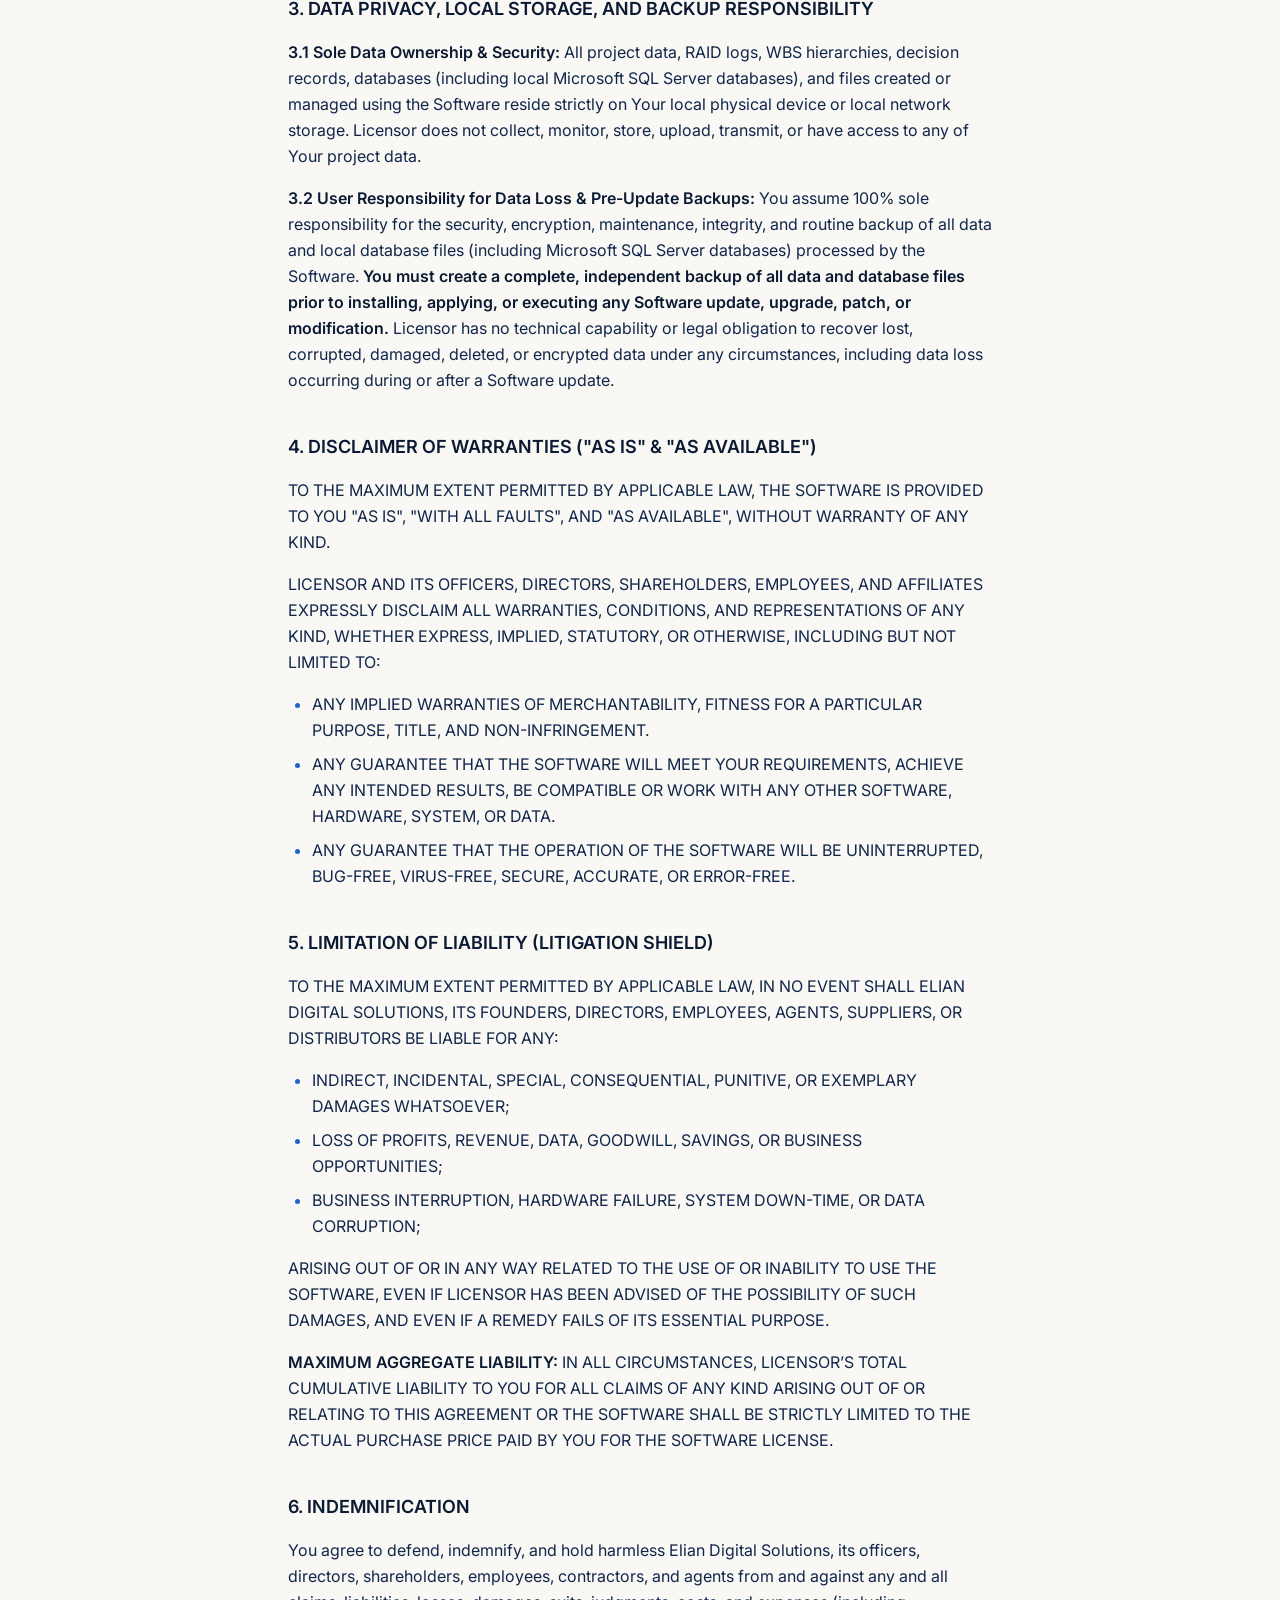
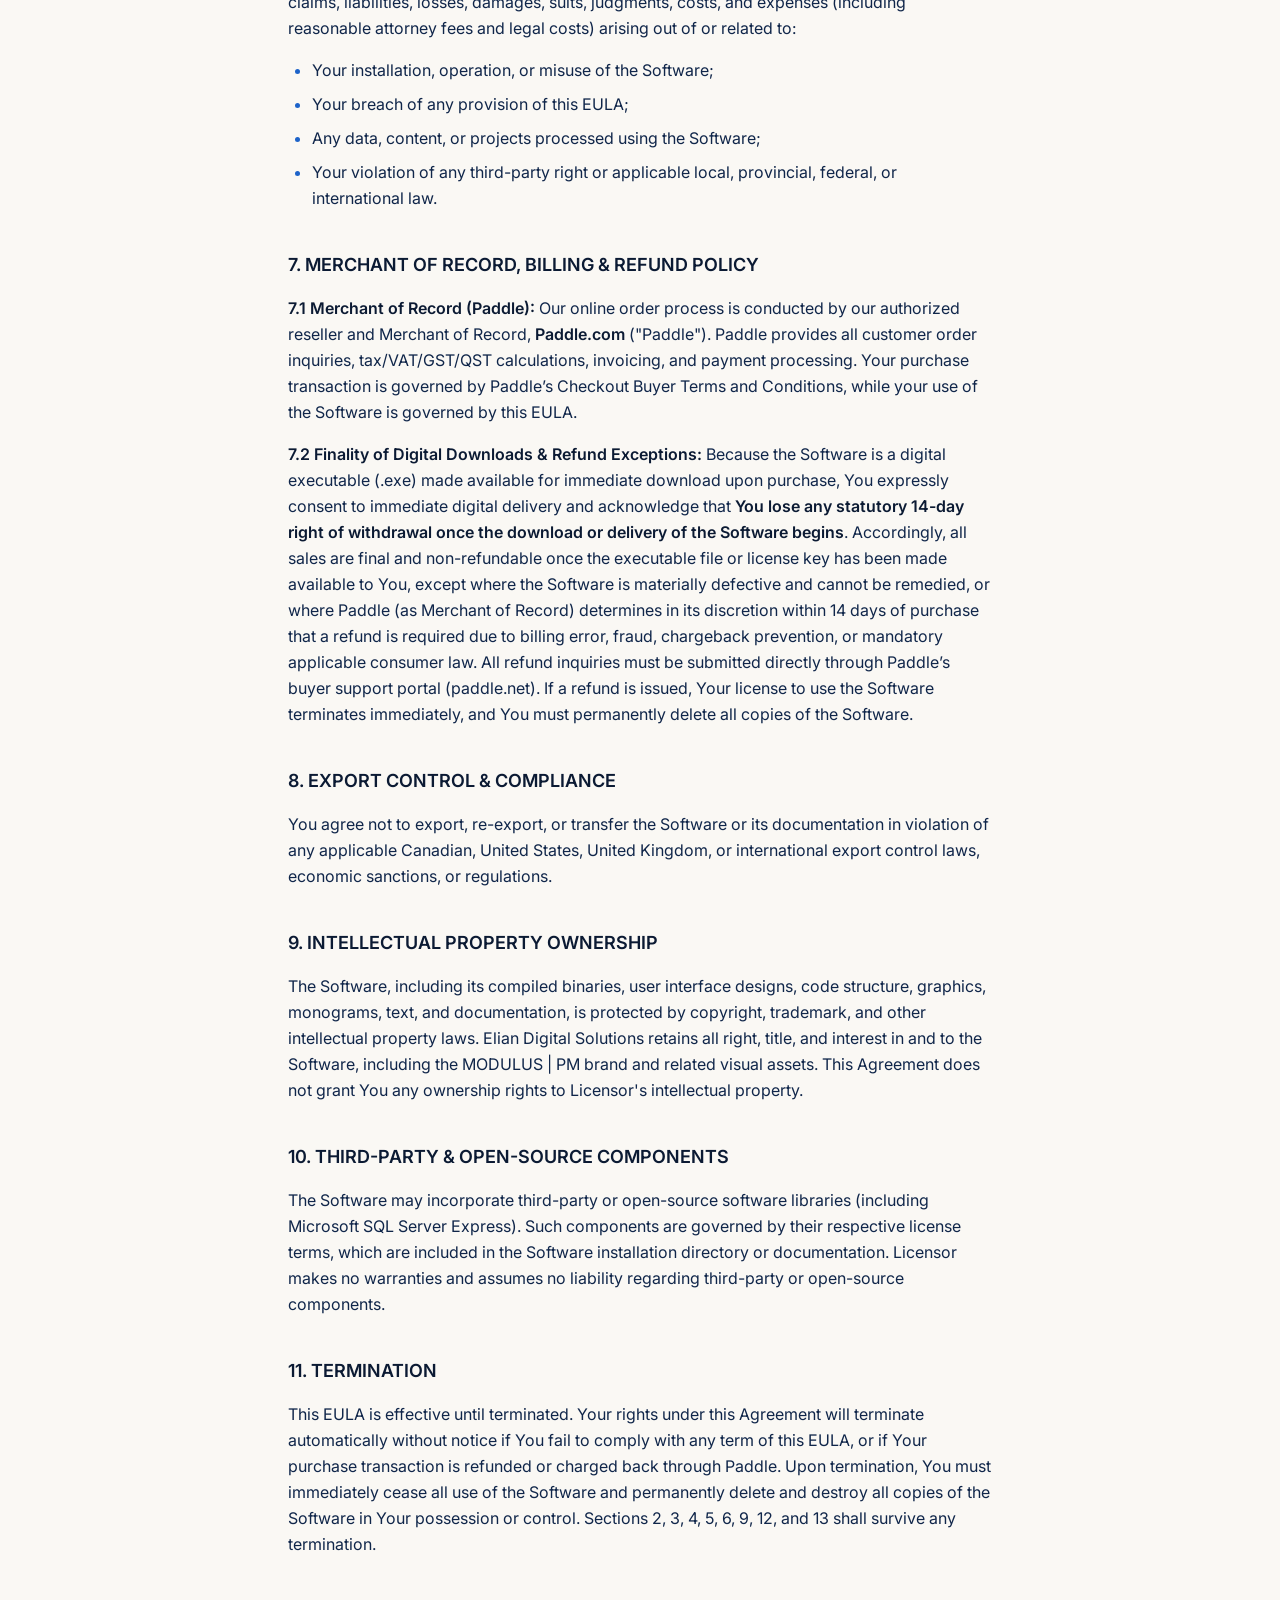
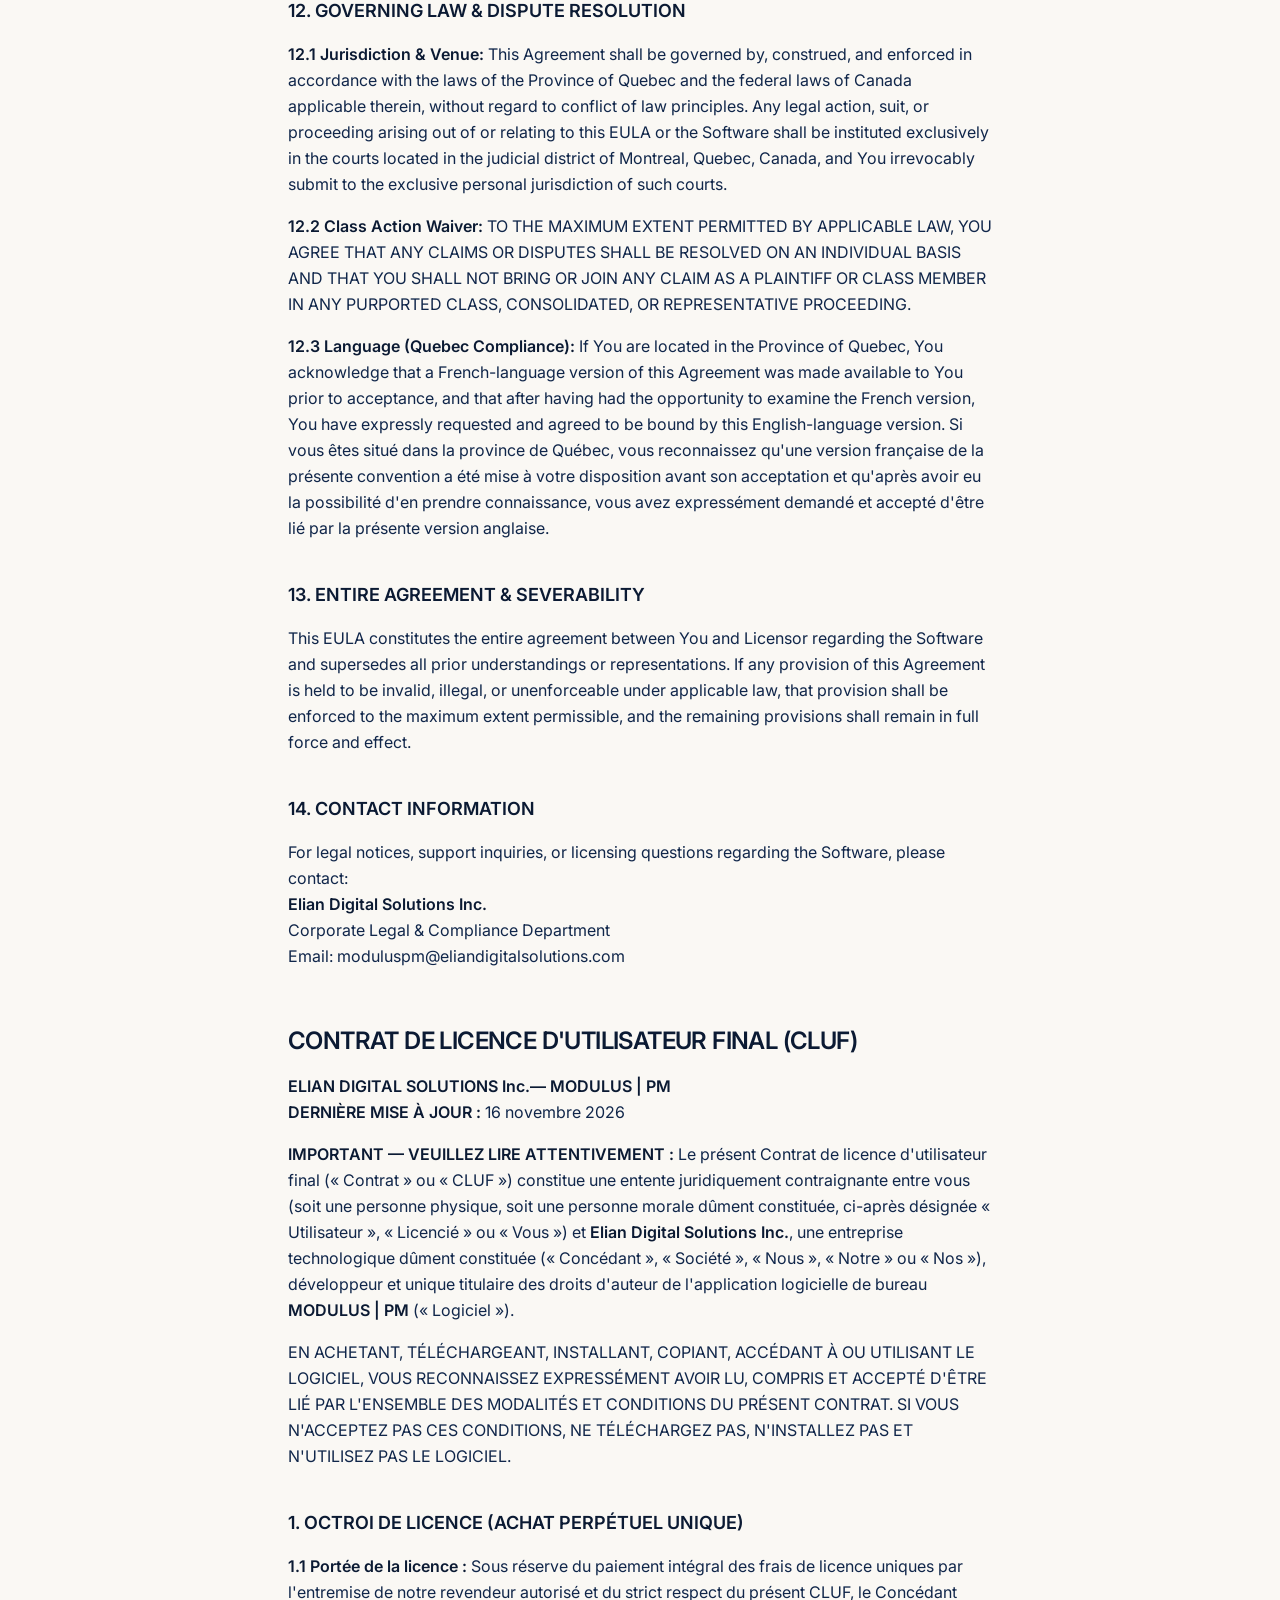
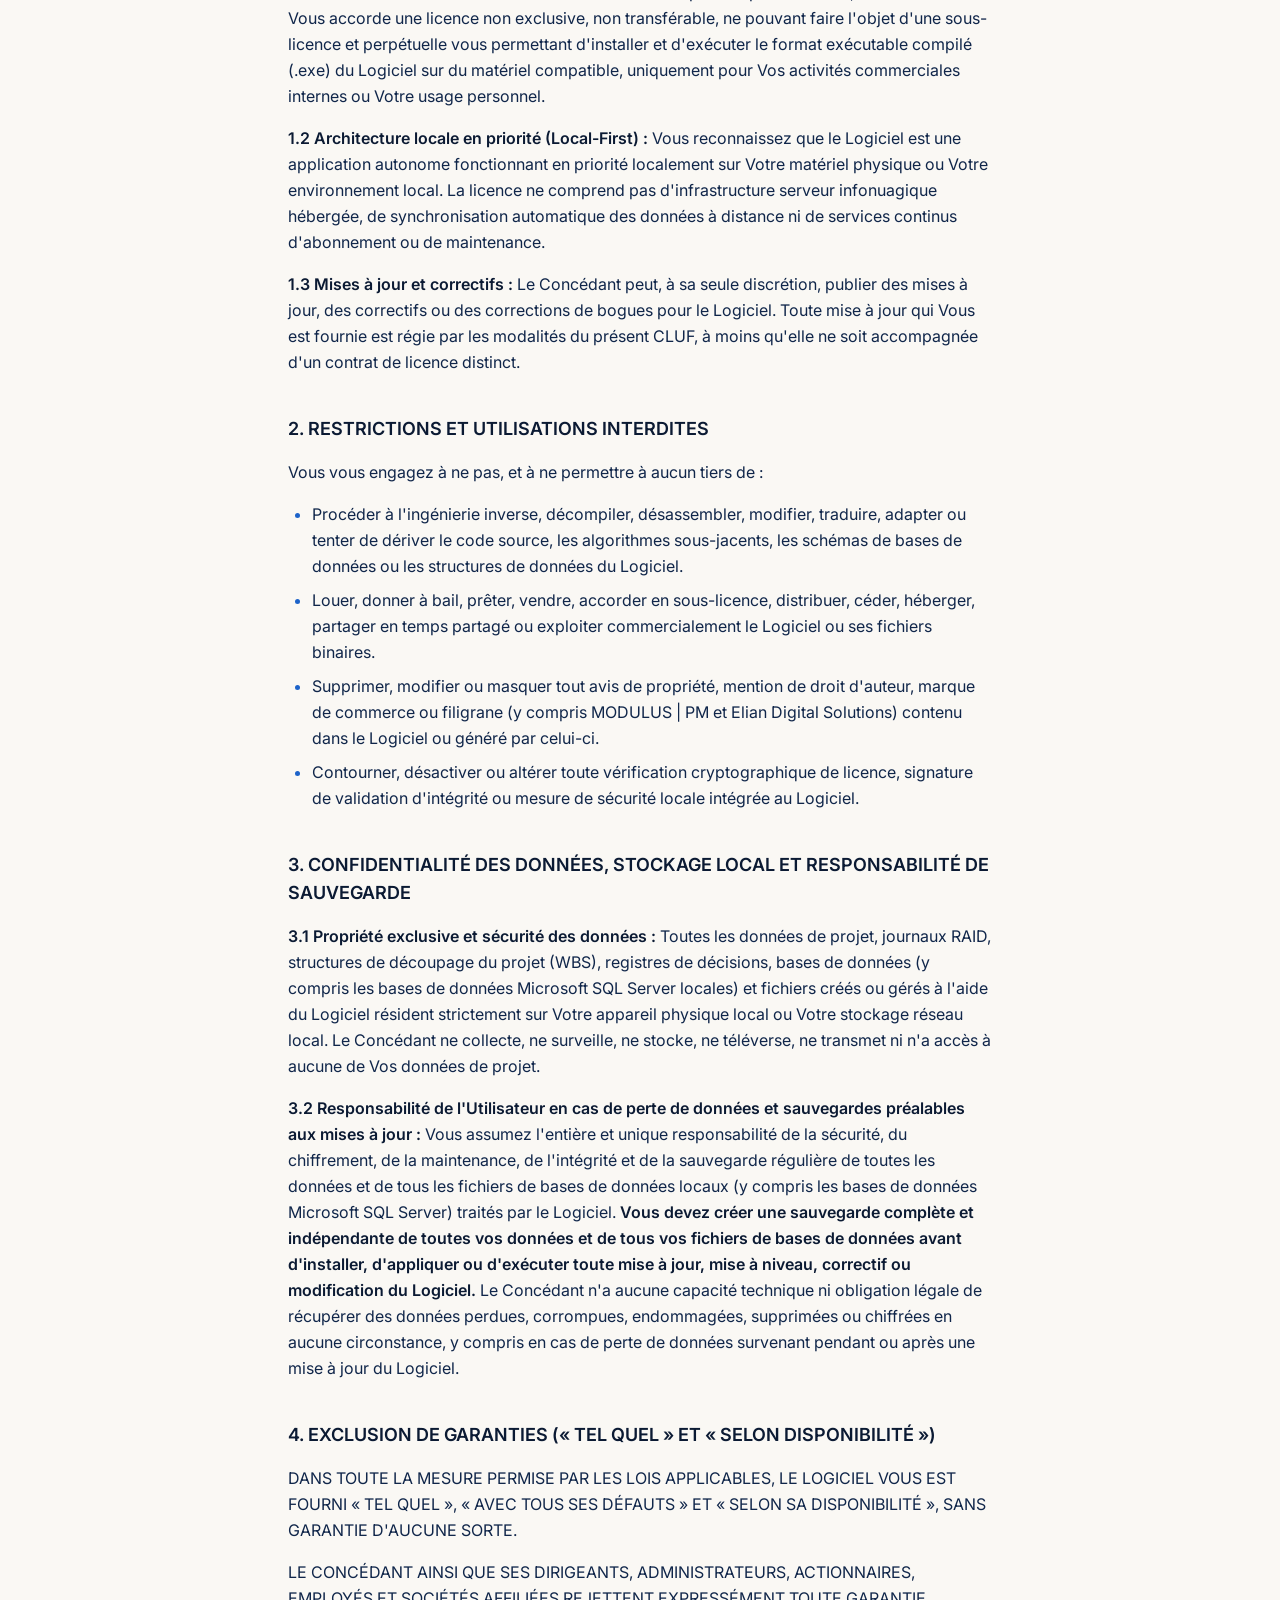
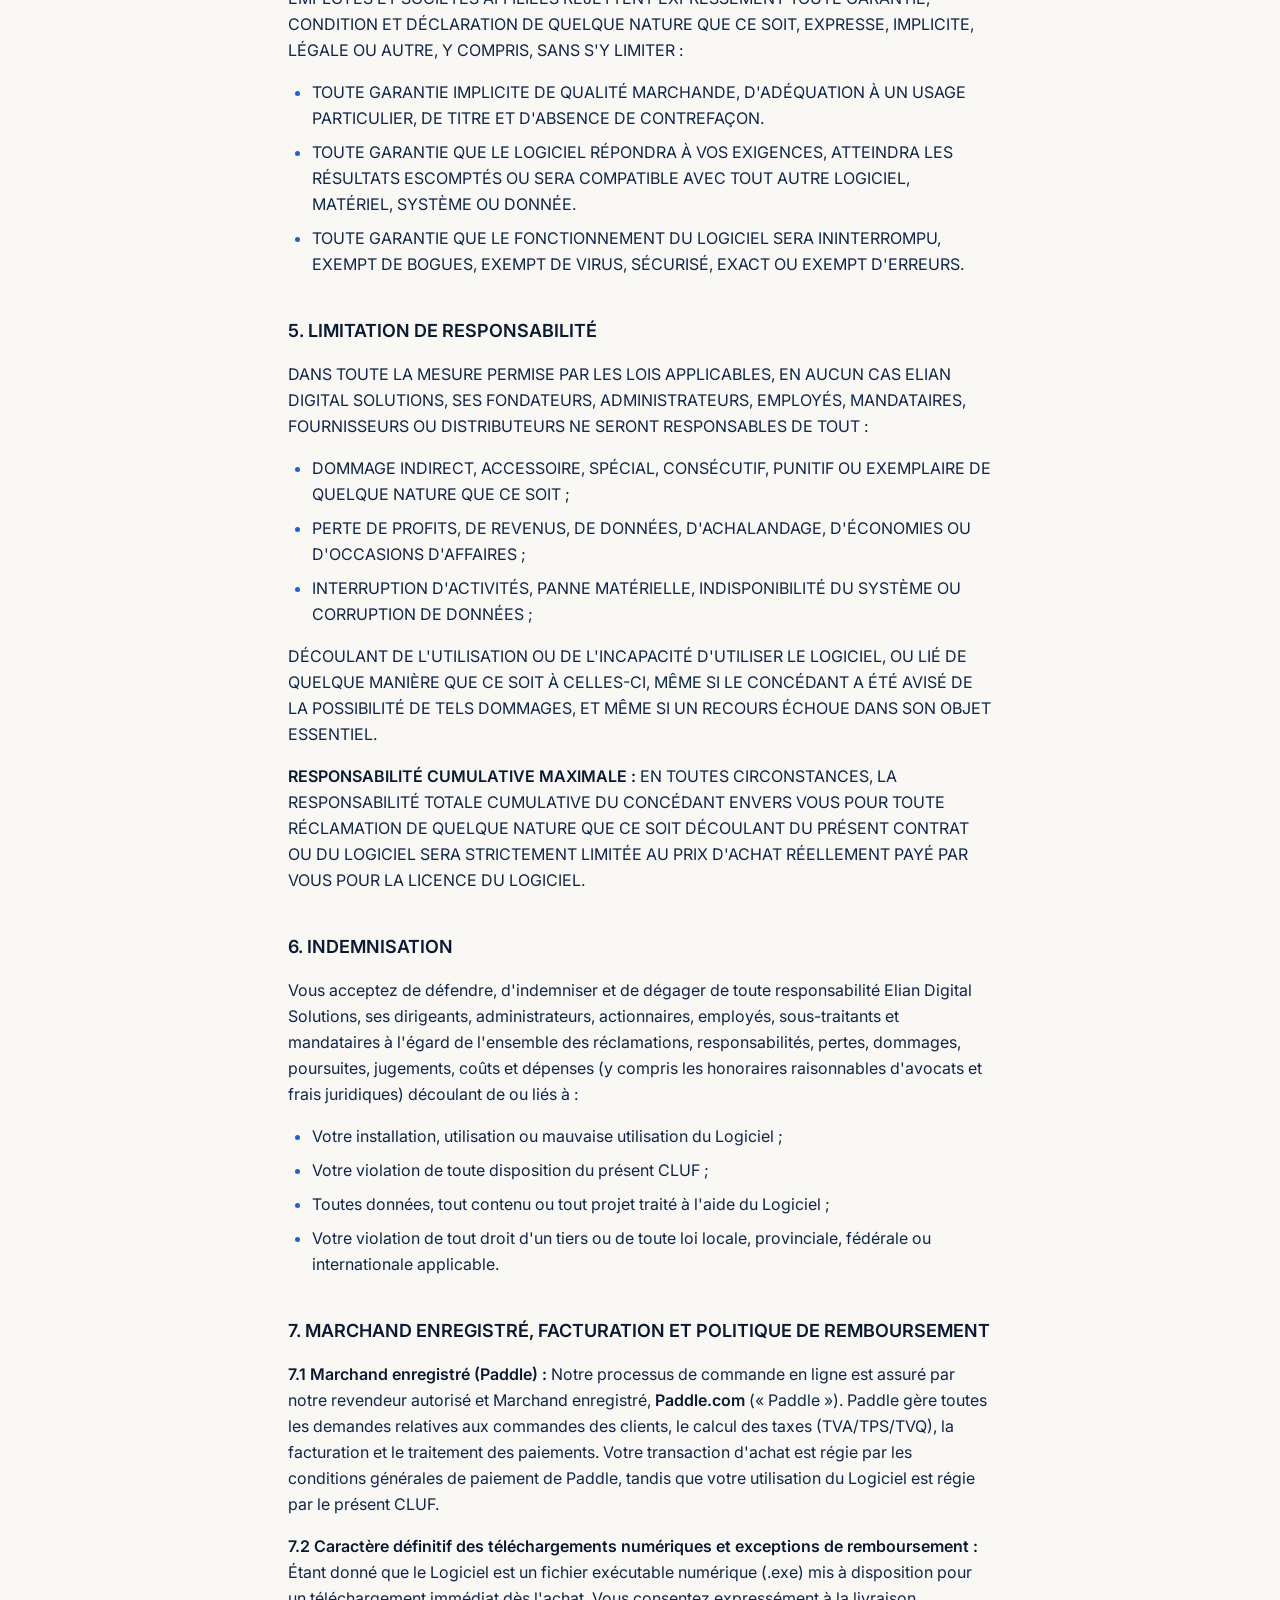
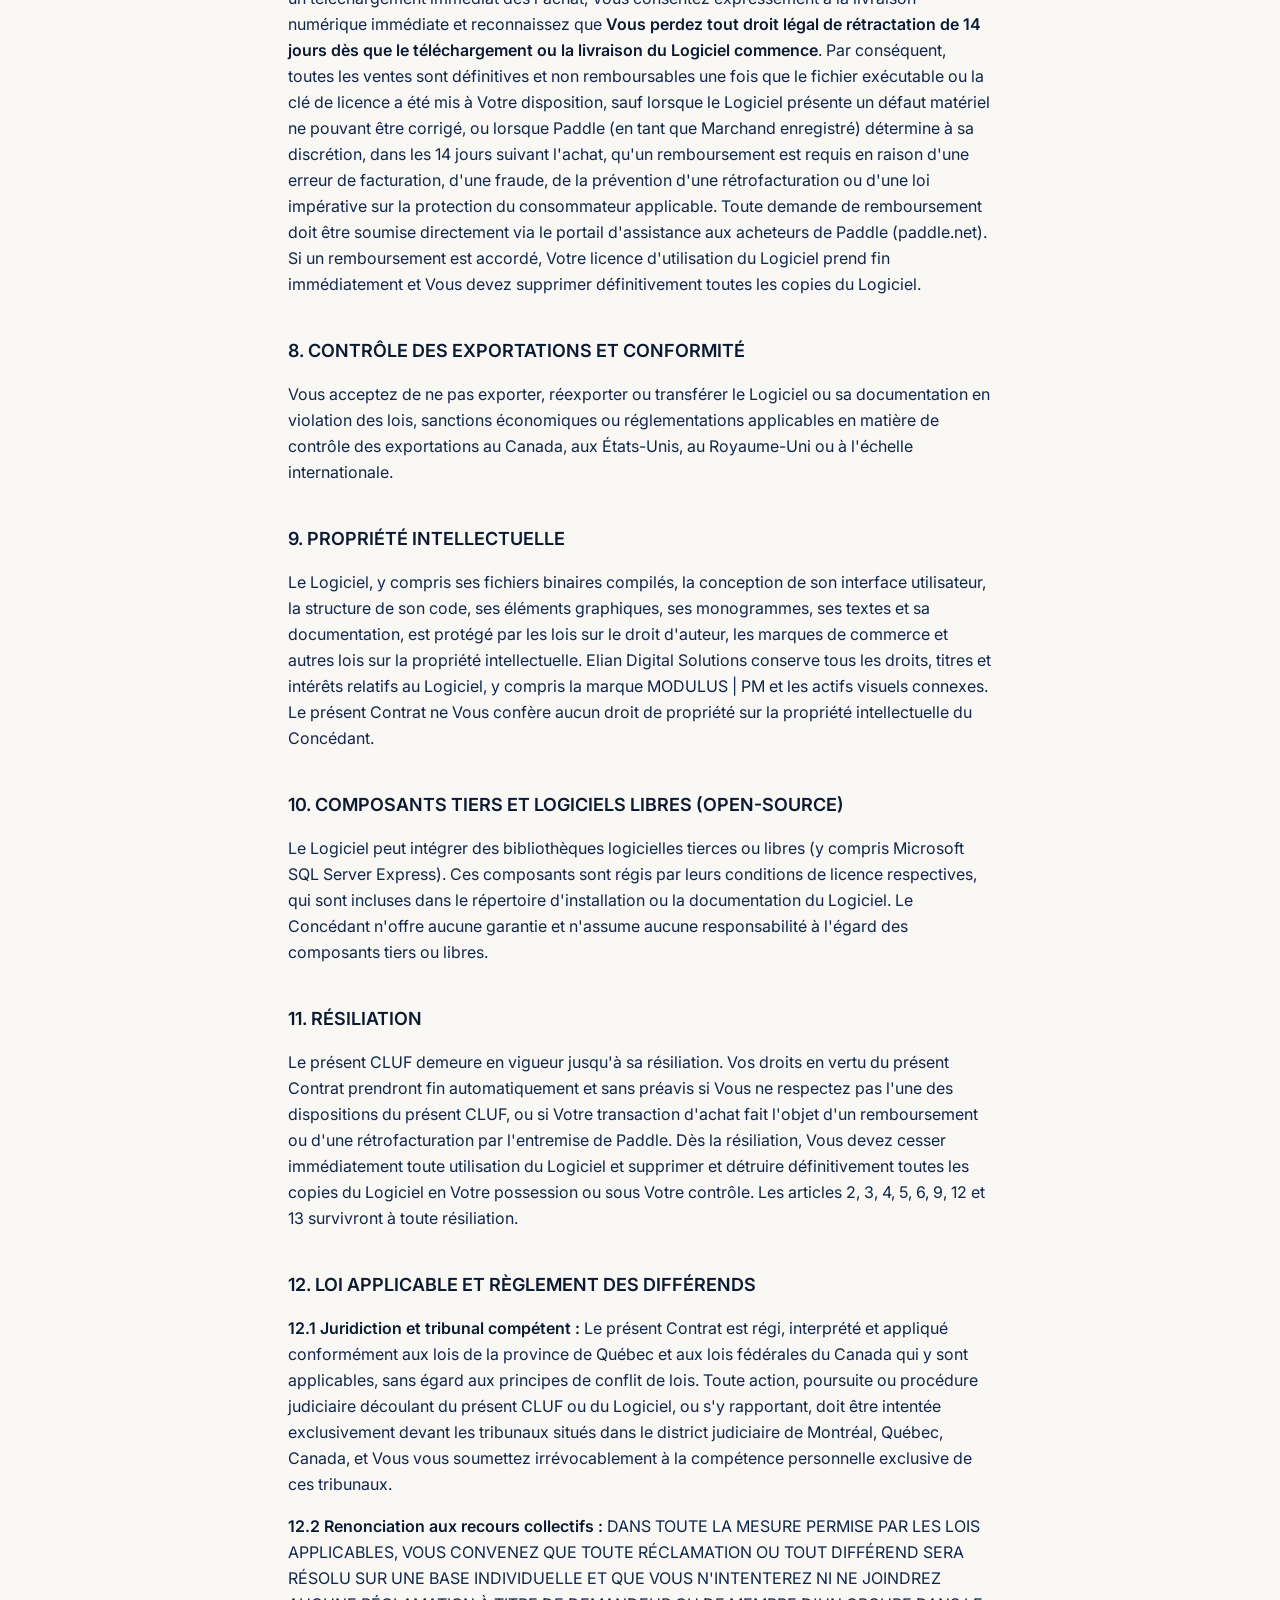
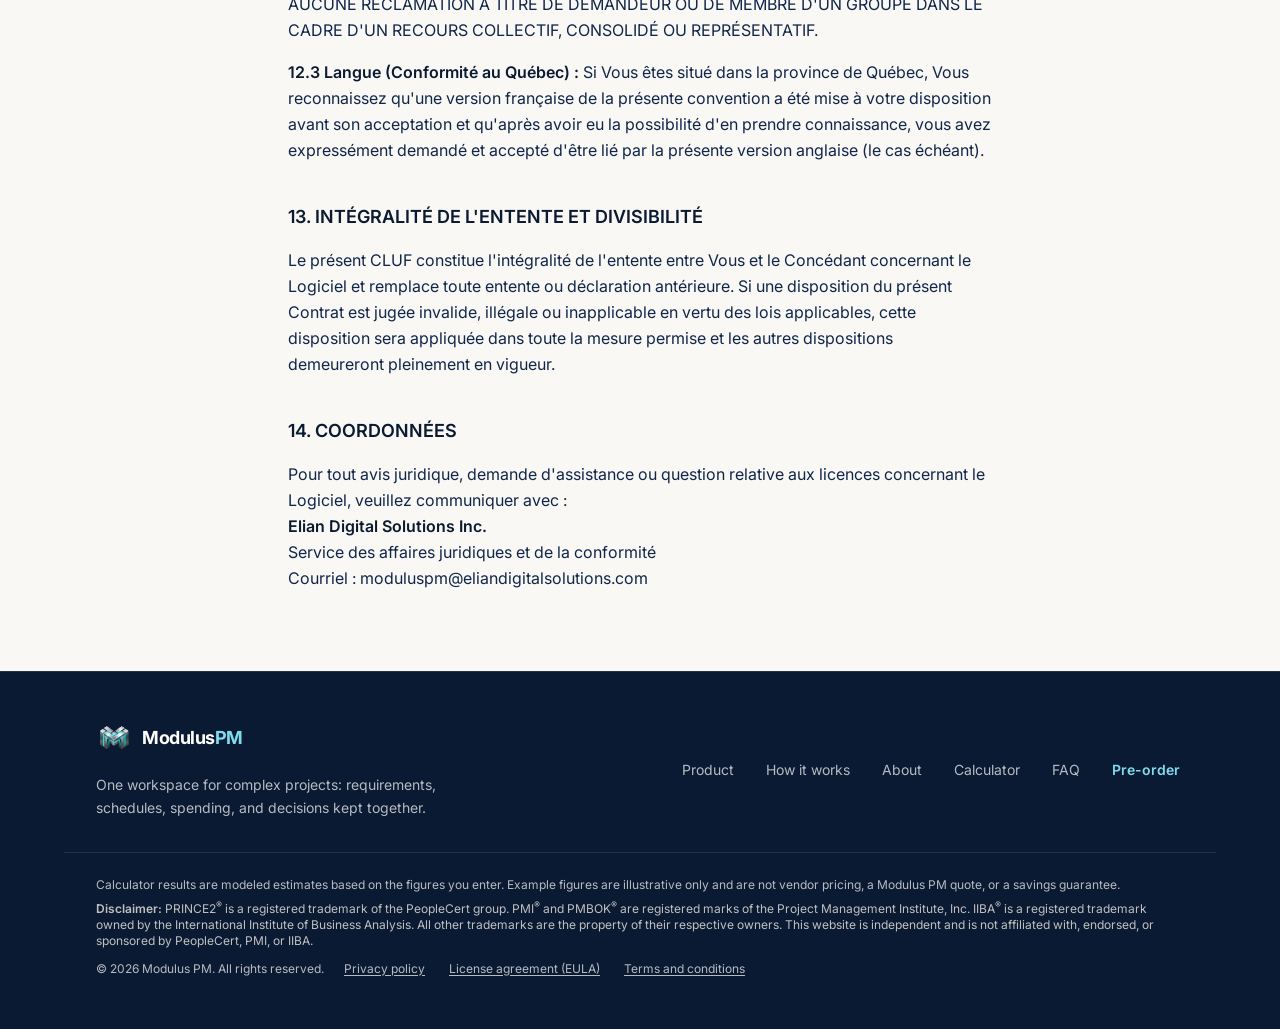
==== commit 1a2481d8: "Add terms and conditions page" ====
--- a/eula/index.html
+++ b/eula/index.html
@@ -34,10 +34,11 @@
     <meta property="og:url" content="https://eliandigitalsolutions.com/eula/" />
     <meta name="twitter:card" content="summary_large_image" />
     <meta name="twitter:image" content="https://eliandigitalsolutions.com/og.png" />
-    <script type="module" crossorigin src="/assets/eula-CdukFW5h.js"></script>
-    <link rel="modulepreload" crossorigin href="/assets/index-Yuvbp5KB.js">
-    <link rel="modulepreload" crossorigin href="/assets/LegalLayout-DCnY5Lh_.js">
-    <link rel="stylesheet" crossorigin href="/assets/index-Cmp1O_GP.css">
+    <script type="module" crossorigin src="/assets/eula-BF5a0VOY.js"></script>
+    <link rel="modulepreload" crossorigin href="/assets/index-wCPKT72k.js">
+    <link rel="modulepreload" crossorigin href="/assets/LegalDocument-5bwWEJ18.js">
+    <link rel="modulepreload" crossorigin href="/assets/LegalLayout-7FoSgk_9.js">
+    <link rel="stylesheet" crossorigin href="/assets/index-CBTt-Gf1.css">
   </head>
   <body>
     <div id="root"></div>
--- a/assets/index-CBTt-Gf1.css
+++ b/assets/index-CBTt-Gf1.css
@@ -0,0 +1 @@
+*,:before,:after{--tw-border-spacing-x: 0;--tw-border-spacing-y: 0;--tw-translate-x: 0;--tw-translate-y: 0;--tw-rotate: 0;--tw-skew-x: 0;--tw-skew-y: 0;--tw-scale-x: 1;--tw-scale-y: 1;--tw-pan-x: ;--tw-pan-y: ;--tw-pinch-zoom: ;--tw-scroll-snap-strictness: proximity;--tw-gradient-from-position: ;--tw-gradient-via-position: ;--tw-gradient-to-position: ;--tw-ordinal: ;--tw-slashed-zero: ;--tw-numeric-figure: ;--tw-numeric-spacing: ;--tw-numeric-fraction: ;--tw-ring-inset: ;--tw-ring-offset-width: 0px;--tw-ring-offset-color: #fff;--tw-ring-color: rgb(42 116 224 / .5);--tw-ring-offset-shadow: 0 0 #0000;--tw-ring-shadow: 0 0 #0000;--tw-shadow: 0 0 #0000;--tw-shadow-colored: 0 0 #0000;--tw-blur: ;--tw-brightness: ;--tw-contrast: ;--tw-grayscale: ;--tw-hue-rotate: ;--tw-invert: ;--tw-saturate: ;--tw-sepia: ;--tw-drop-shadow: ;--tw-backdrop-blur: ;--tw-backdrop-brightness: ;--tw-backdrop-contrast: ;--tw-backdrop-grayscale: ;--tw-backdrop-hue-rotate: ;--tw-backdrop-invert: ;--tw-backdrop-opacity: ;--tw-backdrop-saturate: ;--tw-backdrop-sepia: ;--tw-contain-size: ;--tw-contain-layout: ;--tw-contain-paint: ;--tw-contain-style: }::backdrop{--tw-border-spacing-x: 0;--tw-border-spacing-y: 0;--tw-translate-x: 0;--tw-translate-y: 0;--tw-rotate: 0;--tw-skew-x: 0;--tw-skew-y: 0;--tw-scale-x: 1;--tw-scale-y: 1;--tw-pan-x: ;--tw-pan-y: ;--tw-pinch-zoom: ;--tw-scroll-snap-strictness: proximity;--tw-gradient-from-position: ;--tw-gradient-via-position: ;--tw-gradient-to-position: ;--tw-ordinal: ;--tw-slashed-zero: ;--tw-numeric-figure: ;--tw-numeric-spacing: ;--tw-numeric-fraction: ;--tw-ring-inset: ;--tw-ring-offset-width: 0px;--tw-ring-offset-color: #fff;--tw-ring-color: rgb(42 116 224 / .5);--tw-ring-offset-shadow: 0 0 #0000;--tw-ring-shadow: 0 0 #0000;--tw-shadow: 0 0 #0000;--tw-shadow-colored: 0 0 #0000;--tw-blur: ;--tw-brightness: ;--tw-contrast: ;--tw-grayscale: ;--tw-hue-rotate: ;--tw-invert: ;--tw-saturate: ;--tw-sepia: ;--tw-drop-shadow: ;--tw-backdrop-blur: ;--tw-backdrop-brightness: ;--tw-backdrop-contrast: ;--tw-backdrop-grayscale: ;--tw-backdrop-hue-rotate: ;--tw-backdrop-invert: ;--tw-backdrop-opacity: ;--tw-backdrop-saturate: ;--tw-backdrop-sepia: ;--tw-contain-size: ;--tw-contain-layout: ;--tw-contain-paint: ;--tw-contain-style: }*,:before,:after{box-sizing:border-box;border-width:0;border-style:solid;border-color:#e5e7eb}:before,:after{--tw-content: ""}html,:host{line-height:1.5;-webkit-text-size-adjust:100%;-moz-tab-size:4;-o-tab-size:4;tab-size:4;font-family:Inter,system-ui,-apple-system,Segoe UI,sans-serif;font-feature-settings:normal;font-variation-settings:normal;-webkit-tap-highlight-color:transparent}body{margin:0;line-height:inherit}hr{height:0;color:inherit;border-top-width:1px}abbr:where([title]){-webkit-text-decoration:underline dotted;text-decoration:underline dotted}h1,h2,h3,h4,h5,h6{font-size:inherit;font-weight:inherit}a{color:inherit;text-decoration:inherit}b,strong{font-weight:bolder}code,kbd,samp,pre{font-family:ui-monospace,SFMono-Regular,Menlo,Monaco,Consolas,Liberation Mono,Courier New,monospace;font-feature-settings:normal;font-variation-settings:normal;font-size:1em}small{font-size:80%}sub,sup{font-size:75%;line-height:0;position:relative;vertical-align:baseline}sub{bottom:-.25em}sup{top:-.5em}table{text-indent:0;border-color:inherit;border-collapse:collapse}button,input,optgroup,select,textarea{font-family:inherit;font-feature-settings:inherit;font-variation-settings:inherit;font-size:100%;font-weight:inherit;line-height:inherit;letter-spacing:inherit;color:inherit;margin:0;padding:0}button,select{text-transform:none}button,input:where([type=button]),input:where([type=reset]),input:where([type=submit]){-webkit-appearance:button;background-color:transparent;background-image:none}:-moz-focusring{outline:auto}:-moz-ui-invalid{box-shadow:none}progress{vertical-align:baseline}::-webkit-inner-spin-button,::-webkit-outer-spin-button{height:auto}[type=search]{-webkit-appearance:textfield;outline-offset:-2px}::-webkit-search-decoration{-webkit-appearance:none}::-webkit-file-upload-button{-webkit-appearance:button;font:inherit}summary{display:list-item}blockquote,dl,dd,h1,h2,h3,h4,h5,h6,hr,figure,p,pre{margin:0}fieldset{margin:0;padding:0}legend{padding:0}ol,ul,menu{list-style:none;margin:0;padding:0}dialog{padding:0}textarea{resize:vertical}input::-moz-placeholder,textarea::-moz-placeholder{opacity:1;color:#9ca3af}input::placeholder,textarea::placeholder{opacity:1;color:#9ca3af}button,[role=button]{cursor:pointer}:disabled{cursor:default}img,svg,video,canvas,audio,iframe,embed,object{display:block;vertical-align:middle}img,video{max-width:100%;height:auto}[hidden]:where(:not([hidden=until-found])){display:none}html{scroll-behavior:smooth;scroll-padding-top:5rem;-webkit-text-size-adjust:100%}body{--tw-bg-opacity: 1;background-color:rgb(250 248 244 / var(--tw-bg-opacity, 1));font-family:Inter,system-ui,-apple-system,Segoe UI,sans-serif;--tw-text-opacity: 1;color:rgb(11 26 51 / var(--tw-text-opacity, 1));-webkit-font-smoothing:antialiased;-moz-osx-font-smoothing:grayscale;overflow-x:hidden}:focus-visible{outline:2px solid transparent;outline-offset:2px;--tw-ring-offset-shadow: var(--tw-ring-inset) 0 0 0 var(--tw-ring-offset-width) var(--tw-ring-offset-color);--tw-ring-shadow: var(--tw-ring-inset) 0 0 0 calc(2px + var(--tw-ring-offset-width)) var(--tw-ring-color);box-shadow:var(--tw-ring-offset-shadow),var(--tw-ring-shadow),var(--tw-shadow, 0 0 #0000);--tw-ring-opacity: 1;--tw-ring-color: rgb(22 179 214 / var(--tw-ring-opacity, 1));--tw-ring-offset-width: 2px;--tw-ring-offset-color: #faf8f4}.sr-only{position:absolute;width:1px;height:1px;padding:0;margin:-1px;overflow:hidden;clip:rect(0,0,0,0);white-space:nowrap;border-width:0}.pointer-events-none{pointer-events:none}.visible{visibility:visible}.fixed{position:fixed}.absolute{position:absolute}.relative{position:relative}.inset-0{inset:0}.inset-x-0{left:0;right:0}.inset-x-4{left:1rem;right:1rem}.-left-\[10000px\]{left:-10000px}.bottom-4{bottom:1rem}.top-0{top:0}.top-0\.5{top:.125rem}.isolate{isolation:isolate}.-z-10{z-index:-10}.z-50{z-index:50}.z-\[70\]{z-index:70}.-m-1{margin:-.25rem}.mx-1{margin-left:.25rem;margin-right:.25rem}.mx-auto{margin-left:auto;margin-right:auto}.mb-2\.5{margin-bottom:.625rem}.mb-4{margin-bottom:1rem}.ml-2{margin-left:.5rem}.ml-3{margin-left:.75rem}.ml-6{margin-left:1.5rem}.ml-\[88px\]{margin-left:88px}.mt-0\.5{margin-top:.125rem}.mt-1{margin-top:.25rem}.mt-1\.5{margin-top:.375rem}.mt-10{margin-top:2.5rem}.mt-12{margin-top:3rem}.mt-14{margin-top:3.5rem}.mt-2{margin-top:.5rem}.mt-2\.5{margin-top:.625rem}.mt-3{margin-top:.75rem}.mt-4{margin-top:1rem}.mt-5{margin-top:1.25rem}.mt-6{margin-top:1.5rem}.mt-8{margin-top:2rem}.mt-px{margin-top:1px}.block{display:block}.flex{display:flex}.inline-flex{display:inline-flex}.table{display:table}.grid{display:grid}.hidden{display:none}.aspect-\[16\/10\]{aspect-ratio:16/10}.aspect-video{aspect-ratio:16 / 9}.h-1{height:.25rem}.h-1\.5{height:.375rem}.h-10{height:2.5rem}.h-11{height:2.75rem}.h-16{height:4rem}.h-2{height:.5rem}.h-2\.5{height:.625rem}.h-3{height:.75rem}.h-3\.5{height:.875rem}.h-4{height:1rem}.h-5{height:1.25rem}.h-8{height:2rem}.h-9{height:2.25rem}.h-auto{height:auto}.h-px{height:1px}.min-h-\[1\.25rem\]{min-height:1.25rem}.min-h-screen{min-height:100vh}.w-1\.5{width:.375rem}.w-1\/2{width:50%}.w-10{width:2.5rem}.w-11{width:2.75rem}.w-2\.5{width:.625rem}.w-3{width:.75rem}.w-3\.5{width:.875rem}.w-4{width:1rem}.w-5{width:1.25rem}.w-8{width:2rem}.w-9{width:2.25rem}.w-\[62\%\]{width:62%}.w-\[80px\]{width:80px}.w-\[min\(94vw\,1200px\)\]{width:min(94vw,1200px)}.w-full{width:100%}.w-px{width:1px}.min-w-0{min-width:0px}.min-w-\[520px\]{min-width:520px}.max-w-2xl{max-width:42rem}.max-w-3xl{max-width:48rem}.max-w-6xl{max-width:72rem}.max-w-full{max-width:100%}.max-w-md{max-width:28rem}.max-w-none{max-width:none}.max-w-sm{max-width:24rem}.max-w-xl{max-width:36rem}.flex-1{flex:1 1 0%}.shrink-0{flex-shrink:0}.rotate-180{--tw-rotate: 180deg;transform:translate(var(--tw-translate-x),var(--tw-translate-y)) rotate(var(--tw-rotate)) skew(var(--tw-skew-x)) skewY(var(--tw-skew-y)) scaleX(var(--tw-scale-x)) scaleY(var(--tw-scale-y))}.rotate-45{--tw-rotate: 45deg;transform:translate(var(--tw-translate-x),var(--tw-translate-y)) rotate(var(--tw-rotate)) skew(var(--tw-skew-x)) skewY(var(--tw-skew-y)) scaleX(var(--tw-scale-x)) scaleY(var(--tw-scale-y))}@keyframes spin{to{transform:rotate(360deg)}}.animate-spin{animation:spin 1s linear infinite}.cursor-pointer{cursor:pointer}.scroll-mt-20{scroll-margin-top:5rem}.scroll-mt-24{scroll-margin-top:6rem}.scroll-mt-8{scroll-margin-top:2rem}.list-disc{list-style-type:disc}.list-none{list-style-type:none}.grid-cols-2{grid-template-columns:repeat(2,minmax(0,1fr))}.grid-cols-6{grid-template-columns:repeat(6,minmax(0,1fr))}.grid-cols-\[minmax\(0\,1\.2fr\)_repeat\(3\,minmax\(0\,1fr\)\)\]{grid-template-columns:minmax(0,1.2fr) repeat(3,minmax(0,1fr))}.flex-col{flex-direction:column}.flex-col-reverse{flex-direction:column-reverse}.flex-wrap{flex-wrap:wrap}.items-start{align-items:flex-start}.items-center{align-items:center}.items-baseline{align-items:baseline}.justify-start{justify-content:flex-start}.justify-center{justify-content:center}.justify-between{justify-content:space-between}.gap-1{gap:.25rem}.gap-1\.5{gap:.375rem}.gap-12{gap:3rem}.gap-2{gap:.5rem}.gap-2\.5{gap:.625rem}.gap-3{gap:.75rem}.gap-4{gap:1rem}.gap-6{gap:1.5rem}.gap-8{gap:2rem}.gap-x-4{-moz-column-gap:1rem;column-gap:1rem}.gap-x-6{-moz-column-gap:1.5rem;column-gap:1.5rem}.gap-x-8{-moz-column-gap:2rem;column-gap:2rem}.gap-y-1{row-gap:.25rem}.gap-y-2{row-gap:.5rem}.gap-y-4{row-gap:1rem}.space-y-1>:not([hidden])~:not([hidden]){--tw-space-y-reverse: 0;margin-top:calc(.25rem * calc(1 - var(--tw-space-y-reverse)));margin-bottom:calc(.25rem * var(--tw-space-y-reverse))}.space-y-2>:not([hidden])~:not([hidden]){--tw-space-y-reverse: 0;margin-top:calc(.5rem * calc(1 - var(--tw-space-y-reverse)));margin-bottom:calc(.5rem * var(--tw-space-y-reverse))}.space-y-2\.5>:not([hidden])~:not([hidden]){--tw-space-y-reverse: 0;margin-top:calc(.625rem * calc(1 - var(--tw-space-y-reverse)));margin-bottom:calc(.625rem * var(--tw-space-y-reverse))}.space-y-3>:not([hidden])~:not([hidden]){--tw-space-y-reverse: 0;margin-top:calc(.75rem * calc(1 - var(--tw-space-y-reverse)));margin-bottom:calc(.75rem * var(--tw-space-y-reverse))}.space-y-4>:not([hidden])~:not([hidden]){--tw-space-y-reverse: 0;margin-top:calc(1rem * calc(1 - var(--tw-space-y-reverse)));margin-bottom:calc(1rem * var(--tw-space-y-reverse))}.space-y-5>:not([hidden])~:not([hidden]){--tw-space-y-reverse: 0;margin-top:calc(1.25rem * calc(1 - var(--tw-space-y-reverse)));margin-bottom:calc(1.25rem * var(--tw-space-y-reverse))}.space-y-6>:not([hidden])~:not([hidden]){--tw-space-y-reverse: 0;margin-top:calc(1.5rem * calc(1 - var(--tw-space-y-reverse)));margin-bottom:calc(1.5rem * var(--tw-space-y-reverse))}.space-y-8>:not([hidden])~:not([hidden]){--tw-space-y-reverse: 0;margin-top:calc(2rem * calc(1 - var(--tw-space-y-reverse)));margin-bottom:calc(2rem * var(--tw-space-y-reverse))}.overflow-hidden{overflow:hidden}.overflow-visible{overflow:visible}.overflow-x-auto{overflow-x:auto}.overflow-x-clip{overflow-x:clip}.truncate{overflow:hidden;text-overflow:ellipsis;white-space:nowrap}.whitespace-nowrap{white-space:nowrap}.whitespace-pre-line{white-space:pre-line}.text-balance{text-wrap:balance}.break-words{overflow-wrap:break-word}.rounded{border-radius:.25rem}.rounded-2xl{border-radius:1rem}.rounded-3xl{border-radius:1.5rem}.rounded-full{border-radius:9999px}.rounded-lg{border-radius:.5rem}.rounded-md{border-radius:.375rem}.rounded-xl{border-radius:.75rem}.border{border-width:1px}.border-b{border-bottom-width:1px}.border-l-2{border-left-width:2px}.border-l-4{border-left-width:4px}.border-t{border-top-width:1px}.border-dashed{border-style:dashed}.border-amber-500\/40{border-color:#d9962b66}.border-amber-500\/50{border-color:#d9962b80}.border-blue-600{--tw-border-opacity: 1;border-color:rgb(29 99 201 / var(--tw-border-opacity, 1))}.border-blue-600\/30{border-color:#1d63c94d}.border-cyan-400\/70{border-color:#38c8e6b3}.border-cyan-500{--tw-border-opacity: 1;border-color:rgb(22 179 214 / var(--tw-border-opacity, 1))}.border-cyan-500\/40{border-color:#16b3d666}.border-cyan-500\/50{border-color:#16b3d680}.border-navy-700\/10{border-color:#17335f1a}.border-navy-700\/15{border-color:#17335f26}.border-navy-700\/20{border-color:#17335f33}.border-navy-700\/25{border-color:#17335f40}.border-navy-700\/30{border-color:#17335f4d}.border-navy-700\/40{border-color:#17335f66}.border-navy-900\/10{border-color:#0b1a331a}.border-transparent{border-color:transparent}.border-white\/10{border-color:#ffffff1a}.border-white\/20{border-color:#fff3}.border-white\/25{border-color:#ffffff40}.bg-amber-500{--tw-bg-opacity: 1;background-color:rgb(217 150 43 / var(--tw-bg-opacity, 1))}.bg-amber-500\/10{background-color:#d9962b1a}.bg-amber-500\/20{background-color:#d9962b33}.bg-blue-500{--tw-bg-opacity: 1;background-color:rgb(42 116 224 / var(--tw-bg-opacity, 1))}.bg-blue-600{--tw-bg-opacity: 1;background-color:rgb(29 99 201 / var(--tw-bg-opacity, 1))}.bg-blue-600\/5{background-color:#1d63c90d}.bg-cyan-100{--tw-bg-opacity: 1;background-color:rgb(217 246 252 / var(--tw-bg-opacity, 1))}.bg-cyan-100\/50{background-color:#d9f6fc80}.bg-cyan-100\/60{background-color:#d9f6fc99}.bg-cyan-100\/70{background-color:#d9f6fcb3}.bg-cyan-400{--tw-bg-opacity: 1;background-color:rgb(56 200 230 / var(--tw-bg-opacity, 1))}.bg-cyan-500{--tw-bg-opacity: 1;background-color:rgb(22 179 214 / var(--tw-bg-opacity, 1))}.bg-cyan-500\/10{background-color:#16b3d61a}.bg-navy-600{--tw-bg-opacity: 1;background-color:rgb(33 68 122 / var(--tw-bg-opacity, 1))}.bg-navy-700{--tw-bg-opacity: 1;background-color:rgb(23 51 95 / var(--tw-bg-opacity, 1))}.bg-navy-700\/20{background-color:#17335f33}.bg-navy-700\/30{background-color:#17335f4d}.bg-navy-800{--tw-bg-opacity: 1;background-color:rgb(16 38 74 / var(--tw-bg-opacity, 1))}.bg-navy-900{--tw-bg-opacity: 1;background-color:rgb(11 26 51 / var(--tw-bg-opacity, 1))}.bg-navy-900\/20{background-color:#0b1a3333}.bg-navy-900\/70{background-color:#0b1a33b3}.bg-navy-900\/95{background-color:#0b1a33f2}.bg-warm-100{--tw-bg-opacity: 1;background-color:rgb(243 239 231 / var(--tw-bg-opacity, 1))}.bg-warm-200{--tw-bg-opacity: 1;background-color:rgb(230 224 211 / var(--tw-bg-opacity, 1))}.bg-warm-50{--tw-bg-opacity: 1;background-color:rgb(250 248 244 / var(--tw-bg-opacity, 1))}.bg-white{--tw-bg-opacity: 1;background-color:rgb(255 255 255 / var(--tw-bg-opacity, 1))}.bg-white\/15{background-color:#ffffff26}.bg-white\/5{background-color:#ffffff0d}.bg-white\/60{background-color:#fff9}.bg-\[radial-gradient\(50\%_60\%_at_50\%_0\%\,rgba\(22\,179\,214\,0\.25\)\,transparent\)\]{background-image:radial-gradient(50% 60% at 50% 0%,rgba(22,179,214,.25),transparent)}.bg-\[radial-gradient\(60\%_50\%_at_80\%_0\%\,rgba\(22\,179\,214\,0\.22\)\,transparent\)\,radial-gradient\(50\%_40\%_at_0\%_100\%\,rgba\(42\,116\,224\,0\.25\)\,transparent\)\]{background-image:radial-gradient(60% 50% at 80% 0%,rgba(22,179,214,.22),transparent),radial-gradient(50% 40% at 0% 100%,rgba(42,116,224,.25),transparent)}.bg-gradient-to-br{background-image:linear-gradient(to bottom right,var(--tw-gradient-stops))}.from-navy-800{--tw-gradient-from: #10264a var(--tw-gradient-from-position);--tw-gradient-to: rgb(16 38 74 / 0) var(--tw-gradient-to-position);--tw-gradient-stops: var(--tw-gradient-from), var(--tw-gradient-to)}.via-navy-700{--tw-gradient-to: rgb(23 51 95 / 0) var(--tw-gradient-to-position);--tw-gradient-stops: var(--tw-gradient-from), #17335f var(--tw-gradient-via-position), var(--tw-gradient-to)}.to-navy-800{--tw-gradient-to: #10264a var(--tw-gradient-to-position)}.object-contain{-o-object-fit:contain;object-fit:contain}.object-cover{-o-object-fit:cover;object-fit:cover}.object-left-top{-o-object-position:left top;object-position:left top}.p-0{padding:0}.p-1{padding:.25rem}.p-1\.5{padding:.375rem}.p-2\.5{padding:.625rem}.p-3{padding:.75rem}.p-3\.5{padding:.875rem}.p-4{padding:1rem}.p-5{padding:1.25rem}.p-6{padding:1.5rem}.px-1{padding-left:.25rem;padding-right:.25rem}.px-1\.5{padding-left:.375rem;padding-right:.375rem}.px-2\.5{padding-left:.625rem;padding-right:.625rem}.px-3{padding-left:.75rem;padding-right:.75rem}.px-4{padding-left:1rem;padding-right:1rem}.px-5{padding-left:1.25rem;padding-right:1.25rem}.px-6{padding-left:1.5rem;padding-right:1.5rem}.py-0\.5{padding-top:.125rem;padding-bottom:.125rem}.py-1{padding-top:.25rem;padding-bottom:.25rem}.py-10{padding-top:2.5rem;padding-bottom:2.5rem}.py-12{padding-top:3rem;padding-bottom:3rem}.py-16{padding-top:4rem;padding-bottom:4rem}.py-2{padding-top:.5rem;padding-bottom:.5rem}.py-2\.5{padding-top:.625rem;padding-bottom:.625rem}.py-20{padding-top:5rem;padding-bottom:5rem}.py-3{padding-top:.75rem;padding-bottom:.75rem}.py-5{padding-top:1.25rem;padding-bottom:1.25rem}.pb-14{padding-bottom:3.5rem}.pb-16{padding-bottom:4rem}.pb-6{padding-bottom:1.5rem}.pl-3{padding-left:.75rem}.pl-5{padding-left:1.25rem}.pl-6{padding-left:1.5rem}.pl-\[1\.15rem\]{padding-left:1.15rem}.pt-1{padding-top:.25rem}.pt-28{padding-top:7rem}.pt-3{padding-top:.75rem}.pt-6{padding-top:1.5rem}.text-left{text-align:left}.text-center{text-align:center}.text-right{text-align:right}.text-2xl{font-size:1.5rem;line-height:2rem}.text-3xl{font-size:1.875rem;line-height:2.25rem}.text-4xl{font-size:2.25rem;line-height:2.5rem}.text-\[10px\]{font-size:10px}.text-\[11px\]{font-size:11px}.text-\[8px\]{font-size:8px}.text-\[9px\]{font-size:9px}.text-base{font-size:1rem;line-height:1.5rem}.text-lg{font-size:1.125rem;line-height:1.75rem}.text-sm{font-size:.875rem;line-height:1.25rem}.text-xs{font-size:.75rem;line-height:1rem}.font-bold{font-weight:700}.font-medium{font-weight:500}.font-semibold{font-weight:600}.uppercase{text-transform:uppercase}.not-italic{font-style:normal}.tabular-nums{--tw-numeric-spacing: tabular-nums;font-variant-numeric:var(--tw-ordinal) var(--tw-slashed-zero) var(--tw-numeric-figure) var(--tw-numeric-spacing) var(--tw-numeric-fraction)}.leading-\[1\.12\]{line-height:1.12}.leading-\[1\.15\]{line-height:1.15}.leading-relaxed{line-height:1.625}.leading-snug{line-height:1.375}.leading-tight{line-height:1.25}.tracking-\[0\.14em\]{letter-spacing:.14em}.tracking-\[0\.18em\]{letter-spacing:.18em}.tracking-\[0\.2em\]{letter-spacing:.2em}.tracking-tight{letter-spacing:-.025em}.tracking-wide{letter-spacing:.025em}.tracking-wider{letter-spacing:.05em}.text-amber-500{--tw-text-opacity: 1;color:rgb(217 150 43 / var(--tw-text-opacity, 1))}.text-blue-600{--tw-text-opacity: 1;color:rgb(29 99 201 / var(--tw-text-opacity, 1))}.text-cyan-300{--tw-text-opacity: 1;color:rgb(127 220 239 / var(--tw-text-opacity, 1))}.text-cyan-300\/70{color:#7fdcefb3}.text-cyan-500{--tw-text-opacity: 1;color:rgb(22 179 214 / var(--tw-text-opacity, 1))}.text-navy-700{--tw-text-opacity: 1;color:rgb(23 51 95 / var(--tw-text-opacity, 1))}.text-navy-800{--tw-text-opacity: 1;color:rgb(16 38 74 / var(--tw-text-opacity, 1))}.text-navy-900{--tw-text-opacity: 1;color:rgb(11 26 51 / var(--tw-text-opacity, 1))}.text-red-700{--tw-text-opacity: 1;color:rgb(185 28 28 / var(--tw-text-opacity, 1))}.text-silver{--tw-text-opacity: 1;color:rgb(192 192 192 / var(--tw-text-opacity, 1))}.text-transparent{color:transparent}.text-warm-300{--tw-text-opacity: 1;color:rgb(210 201 183 / var(--tw-text-opacity, 1))}.text-white{--tw-text-opacity: 1;color:rgb(255 255 255 / var(--tw-text-opacity, 1))}.text-white\/60{color:#fff9}.text-white\/70{color:#ffffffb3}.text-white\/75{color:#ffffffbf}.text-white\/80{color:#fffc}.text-white\/85{color:#ffffffd9}.underline{text-decoration-line:underline}.underline-offset-2{text-underline-offset:2px}.underline-offset-4{text-underline-offset:4px}.accent-blue-600{accent-color:#1d63c9}.opacity-\[0\.07\]{opacity:.07}.shadow-2xl{--tw-shadow: 0 25px 50px -12px rgb(0 0 0 / .25);--tw-shadow-colored: 0 25px 50px -12px var(--tw-shadow-color);box-shadow:var(--tw-ring-offset-shadow, 0 0 #0000),var(--tw-ring-shadow, 0 0 #0000),var(--tw-shadow)}.shadow-lg{--tw-shadow: 0 10px 15px -3px rgb(0 0 0 / .1), 0 4px 6px -4px rgb(0 0 0 / .1);--tw-shadow-colored: 0 10px 15px -3px var(--tw-shadow-color), 0 4px 6px -4px var(--tw-shadow-color);box-shadow:var(--tw-ring-offset-shadow, 0 0 #0000),var(--tw-ring-shadow, 0 0 #0000),var(--tw-shadow)}.shadow-md{--tw-shadow: 0 4px 6px -1px rgb(0 0 0 / .1), 0 2px 4px -2px rgb(0 0 0 / .1);--tw-shadow-colored: 0 4px 6px -1px var(--tw-shadow-color), 0 2px 4px -2px var(--tw-shadow-color);box-shadow:var(--tw-ring-offset-shadow, 0 0 #0000),var(--tw-ring-shadow, 0 0 #0000),var(--tw-shadow)}.shadow-sm{--tw-shadow: 0 1px 2px 0 rgb(0 0 0 / .05);--tw-shadow-colored: 0 1px 2px 0 var(--tw-shadow-color);box-shadow:var(--tw-ring-offset-shadow, 0 0 #0000),var(--tw-ring-shadow, 0 0 #0000),var(--tw-shadow)}.shadow-xl{--tw-shadow: 0 20px 25px -5px rgb(0 0 0 / .1), 0 8px 10px -6px rgb(0 0 0 / .1);--tw-shadow-colored: 0 20px 25px -5px var(--tw-shadow-color), 0 8px 10px -6px var(--tw-shadow-color);box-shadow:var(--tw-ring-offset-shadow, 0 0 #0000),var(--tw-ring-shadow, 0 0 #0000),var(--tw-shadow)}.shadow-black\/40{--tw-shadow-color: rgb(0 0 0 / .4);--tw-shadow: var(--tw-shadow-colored)}.shadow-cyan-500\/20{--tw-shadow-color: rgb(22 179 214 / .2);--tw-shadow: var(--tw-shadow-colored)}.shadow-navy-900\/15{--tw-shadow-color: rgb(11 26 51 / .15);--tw-shadow: var(--tw-shadow-colored)}.shadow-navy-900\/20{--tw-shadow-color: rgb(11 26 51 / .2);--tw-shadow: var(--tw-shadow-colored)}.shadow-navy-900\/25{--tw-shadow-color: rgb(11 26 51 / .25);--tw-shadow: var(--tw-shadow-colored)}.shadow-navy-900\/30{--tw-shadow-color: rgb(11 26 51 / .3);--tw-shadow: var(--tw-shadow-colored)}.shadow-navy-900\/5{--tw-shadow-color: rgb(11 26 51 / .05);--tw-shadow: var(--tw-shadow-colored)}.filter{filter:var(--tw-blur) var(--tw-brightness) var(--tw-contrast) var(--tw-grayscale) var(--tw-hue-rotate) var(--tw-invert) var(--tw-saturate) var(--tw-sepia) var(--tw-drop-shadow)}.backdrop-blur{--tw-backdrop-blur: blur(8px);-webkit-backdrop-filter:var(--tw-backdrop-blur) var(--tw-backdrop-brightness) var(--tw-backdrop-contrast) var(--tw-backdrop-grayscale) var(--tw-backdrop-hue-rotate) var(--tw-backdrop-invert) var(--tw-backdrop-opacity) var(--tw-backdrop-saturate) var(--tw-backdrop-sepia);backdrop-filter:var(--tw-backdrop-blur) var(--tw-backdrop-brightness) var(--tw-backdrop-contrast) var(--tw-backdrop-grayscale) var(--tw-backdrop-hue-rotate) var(--tw-backdrop-invert) var(--tw-backdrop-opacity) var(--tw-backdrop-saturate) var(--tw-backdrop-sepia)}.backdrop-blur-sm{--tw-backdrop-blur: blur(4px);-webkit-backdrop-filter:var(--tw-backdrop-blur) var(--tw-backdrop-brightness) var(--tw-backdrop-contrast) var(--tw-backdrop-grayscale) var(--tw-backdrop-hue-rotate) var(--tw-backdrop-invert) var(--tw-backdrop-opacity) var(--tw-backdrop-saturate) var(--tw-backdrop-sepia);backdrop-filter:var(--tw-backdrop-blur) var(--tw-backdrop-brightness) var(--tw-backdrop-contrast) var(--tw-backdrop-grayscale) var(--tw-backdrop-hue-rotate) var(--tw-backdrop-invert) var(--tw-backdrop-opacity) var(--tw-backdrop-saturate) var(--tw-backdrop-sepia)}.transition{transition-property:color,background-color,border-color,text-decoration-color,fill,stroke,opacity,box-shadow,transform,filter,backdrop-filter;transition-timing-function:cubic-bezier(.4,0,.2,1);transition-duration:.15s}.transition-all{transition-property:all;transition-timing-function:cubic-bezier(.4,0,.2,1);transition-duration:.15s}.transition-colors{transition-property:color,background-color,border-color,text-decoration-color,fill,stroke;transition-timing-function:cubic-bezier(.4,0,.2,1);transition-duration:.15s}.transition-shadow{transition-property:box-shadow;transition-timing-function:cubic-bezier(.4,0,.2,1);transition-duration:.15s}.transition-transform{transition-property:transform;transition-timing-function:cubic-bezier(.4,0,.2,1);transition-duration:.15s}.duration-200{transition-duration:.2s}.duration-300{transition-duration:.3s}.\[background-image\:linear-gradient\(to_right\,white_1px\,transparent_1px\)\,linear-gradient\(to_bottom\,white_1px\,transparent_1px\)\]{background-image:linear-gradient(to right,white 1px,transparent 1px),linear-gradient(to bottom,white 1px,transparent 1px)}.\[background-size\:48px_48px\]{background-size:48px 48px}@media(prefers-reduced-motion:reduce){html{scroll-behavior:auto}*,*:before,*:after{animation-duration:.01ms!important;animation-iteration-count:1!important;transition-duration:.01ms!important;scroll-behavior:auto!important}}.marker\:text-blue-600 *::marker{color:#1d63c9}.marker\:text-blue-600::marker{color:#1d63c9}.placeholder\:text-navy-600\/50::-moz-placeholder{color:#21447a80}.placeholder\:text-navy-600\/50::placeholder{color:#21447a80}.backdrop\:bg-black\/70::backdrop{background-color:#000000b3}.last\:border-b-0:last-child{border-bottom-width:0px}.hover\:border-cyan-400\/40:hover{border-color:#38c8e666}.hover\:border-cyan-400\/60:hover{border-color:#38c8e699}.hover\:border-navy-700\/40:hover{border-color:#17335f66}.hover\:bg-cyan-400:hover{--tw-bg-opacity: 1;background-color:rgb(56 200 230 / var(--tw-bg-opacity, 1))}.hover\:bg-navy-700:hover{--tw-bg-opacity: 1;background-color:rgb(23 51 95 / var(--tw-bg-opacity, 1))}.hover\:bg-warm-100:hover{--tw-bg-opacity: 1;background-color:rgb(243 239 231 / var(--tw-bg-opacity, 1))}.hover\:bg-white:hover{--tw-bg-opacity: 1;background-color:rgb(255 255 255 / var(--tw-bg-opacity, 1))}.hover\:bg-white\/10:hover{background-color:#ffffff1a}.hover\:bg-white\/5:hover{background-color:#ffffff0d}.hover\:text-navy-900:hover{--tw-text-opacity: 1;color:rgb(11 26 51 / var(--tw-text-opacity, 1))}.hover\:text-white:hover{--tw-text-opacity: 1;color:rgb(255 255 255 / var(--tw-text-opacity, 1))}.hover\:underline:hover{text-decoration-line:underline}.hover\:shadow-md:hover{--tw-shadow: 0 4px 6px -1px rgb(0 0 0 / .1), 0 2px 4px -2px rgb(0 0 0 / .1);--tw-shadow-colored: 0 4px 6px -1px var(--tw-shadow-color), 0 2px 4px -2px var(--tw-shadow-color);box-shadow:var(--tw-ring-offset-shadow, 0 0 #0000),var(--tw-ring-shadow, 0 0 #0000),var(--tw-shadow)}.focus\:not-sr-only:focus{position:static;width:auto;height:auto;padding:0;margin:0;overflow:visible;clip:auto;white-space:normal}.focus\:absolute:focus{position:absolute}.focus\:left-4:focus{left:1rem}.focus\:top-4:focus{top:1rem}.focus\:z-\[60\]:focus{z-index:60}.focus\:rounded-lg:focus{border-radius:.5rem}.focus\:border-blue-600:focus{--tw-border-opacity: 1;border-color:rgb(29 99 201 / var(--tw-border-opacity, 1))}.focus\:bg-cyan-500:focus{--tw-bg-opacity: 1;background-color:rgb(22 179 214 / var(--tw-bg-opacity, 1))}.focus\:px-4:focus{padding-left:1rem;padding-right:1rem}.focus\:py-2:focus{padding-top:.5rem;padding-bottom:.5rem}.focus\:text-sm:focus{font-size:.875rem;line-height:1.25rem}.focus\:font-semibold:focus{font-weight:600}.focus\:text-navy-900:focus{--tw-text-opacity: 1;color:rgb(11 26 51 / var(--tw-text-opacity, 1))}.focus\:outline-none:focus{outline:2px solid transparent;outline-offset:2px}.focus\:ring-2:focus{--tw-ring-offset-shadow: var(--tw-ring-inset) 0 0 0 var(--tw-ring-offset-width) var(--tw-ring-offset-color);--tw-ring-shadow: var(--tw-ring-inset) 0 0 0 calc(2px + var(--tw-ring-offset-width)) var(--tw-ring-color);box-shadow:var(--tw-ring-offset-shadow),var(--tw-ring-shadow),var(--tw-shadow, 0 0 #0000)}.focus\:ring-cyan-500\/40:focus{--tw-ring-color: rgb(22 179 214 / .4)}.focus-visible\:outline-none:focus-visible{outline:2px solid transparent;outline-offset:2px}.focus-visible\:ring-2:focus-visible{--tw-ring-offset-shadow: var(--tw-ring-inset) 0 0 0 var(--tw-ring-offset-width) var(--tw-ring-offset-color);--tw-ring-shadow: var(--tw-ring-inset) 0 0 0 calc(2px + var(--tw-ring-offset-width)) var(--tw-ring-color);box-shadow:var(--tw-ring-offset-shadow),var(--tw-ring-shadow),var(--tw-shadow, 0 0 #0000)}.focus-visible\:ring-cyan-300:focus-visible{--tw-ring-opacity: 1;--tw-ring-color: rgb(127 220 239 / var(--tw-ring-opacity, 1))}.focus-visible\:ring-cyan-400:focus-visible{--tw-ring-opacity: 1;--tw-ring-color: rgb(56 200 230 / var(--tw-ring-opacity, 1))}.focus-visible\:ring-cyan-500:focus-visible{--tw-ring-opacity: 1;--tw-ring-color: rgb(22 179 214 / var(--tw-ring-opacity, 1))}.focus-visible\:ring-offset-2:focus-visible{--tw-ring-offset-width: 2px}.focus-visible\:ring-offset-navy-900:focus-visible{--tw-ring-offset-color: #0b1a33}.focus-visible\:ring-offset-warm-50:focus-visible{--tw-ring-offset-color: #faf8f4}.active\:translate-y-0:active{--tw-translate-y: 0px;transform:translate(var(--tw-translate-x),var(--tw-translate-y)) rotate(var(--tw-rotate)) skew(var(--tw-skew-x)) skewY(var(--tw-skew-y)) scaleX(var(--tw-scale-x)) scaleY(var(--tw-scale-y))}.disabled\:opacity-70:disabled{opacity:.7}.group[open] .group-open\:rotate-180{--tw-rotate: 180deg;transform:translate(var(--tw-translate-x),var(--tw-translate-y)) rotate(var(--tw-rotate)) skew(var(--tw-skew-x)) skewY(var(--tw-skew-y)) scaleX(var(--tw-scale-x)) scaleY(var(--tw-scale-y))}.group:hover .group-hover\:bg-blue-600{--tw-bg-opacity: 1;background-color:rgb(29 99 201 / var(--tw-bg-opacity, 1))}.group:hover .group-hover\:text-white{--tw-text-opacity: 1;color:rgb(255 255 255 / var(--tw-text-opacity, 1))}.aria-\[invalid\=true\]\:border-red-700[aria-invalid=true]{--tw-border-opacity: 1;border-color:rgb(185 28 28 / var(--tw-border-opacity, 1))}.aria-\[invalid\=true\]\:ring-red-700\/20[aria-invalid=true]{--tw-ring-color: rgb(185 28 28 / .2)}@media(prefers-reduced-motion:no-preference){@keyframes fade-in{0%{opacity:0}to{opacity:1}}.motion-safe\:animate-fade-in{animation:fade-in .35s ease-out both}@keyframes fade-up{0%{opacity:0;transform:translateY(16px)}to{opacity:1;transform:translateY(0)}}.motion-safe\:animate-fade-up{animation:fade-up .8s ease-out both}.motion-safe\:transition-transform{transition-property:transform;transition-timing-function:cubic-bezier(.4,0,.2,1);transition-duration:.15s}.motion-safe\:duration-300{transition-duration:.3s}.motion-safe\:hover\:-translate-y-0\.5:hover{--tw-translate-y: -.125rem;transform:translate(var(--tw-translate-x),var(--tw-translate-y)) rotate(var(--tw-rotate)) skew(var(--tw-skew-x)) skewY(var(--tw-skew-y)) scaleX(var(--tw-scale-x)) scaleY(var(--tw-scale-y))}.group:hover .motion-safe\:group-hover\:scale-\[1\.03\]{--tw-scale-x: 1.03;--tw-scale-y: 1.03;transform:translate(var(--tw-translate-x),var(--tw-translate-y)) rotate(var(--tw-rotate)) skew(var(--tw-skew-x)) skewY(var(--tw-skew-y)) scaleX(var(--tw-scale-x)) scaleY(var(--tw-scale-y))}}@media(min-width:640px){.sm\:w-36{width:9rem}.sm\:w-auto{width:auto}.sm\:grid-cols-2{grid-template-columns:repeat(2,minmax(0,1fr))}.sm\:grid-cols-3{grid-template-columns:repeat(3,minmax(0,1fr))}.sm\:grid-cols-4{grid-template-columns:repeat(4,minmax(0,1fr))}.sm\:flex-row{flex-direction:row}.sm\:items-center{align-items:center}.sm\:justify-end{justify-content:flex-end}.sm\:justify-between{justify-content:space-between}.sm\:gap-4{gap:1rem}.sm\:p-5{padding:1.25rem}.sm\:p-6{padding:1.5rem}.sm\:p-8{padding:2rem}.sm\:px-12{padding-left:3rem;padding-right:3rem}.sm\:px-8{padding-left:2rem;padding-right:2rem}.sm\:py-14{padding-top:3.5rem;padding-bottom:3.5rem}.sm\:py-20{padding-top:5rem;padding-bottom:5rem}.sm\:py-28{padding-top:7rem;padding-bottom:7rem}.sm\:pt-32{padding-top:8rem}.sm\:text-3xl{font-size:1.875rem;line-height:2.25rem}.sm\:text-4xl{font-size:2.25rem;line-height:2.5rem}.sm\:text-5xl{font-size:3rem;line-height:1}.sm\:text-lg{font-size:1.125rem;line-height:1.75rem}.sm\:text-xl{font-size:1.25rem;line-height:1.75rem}}@media(min-width:768px){.md\:flex{display:flex}.md\:inline-flex{display:inline-flex}.md\:hidden{display:none}.md\:grid-cols-2{grid-template-columns:repeat(2,minmax(0,1fr))}.md\:grid-cols-3{grid-template-columns:repeat(3,minmax(0,1fr))}.md\:grid-cols-\[minmax\(0\,1\.5fr\)_minmax\(0\,1fr\)\]{grid-template-columns:minmax(0,1.5fr) minmax(0,1fr)}.md\:grid-cols-\[minmax\(0\,1fr\)_minmax\(0\,1\.25fr\)\]{grid-template-columns:minmax(0,1fr) minmax(0,1.25fr)}.md\:flex-row{flex-direction:row}.md\:items-center{align-items:center}.md\:justify-between{justify-content:space-between}}@media(min-width:1024px){.lg\:sticky{position:sticky}.lg\:top-24{top:6rem}.lg\:inline-flex{display:inline-flex}.lg\:grid-cols-2{grid-template-columns:repeat(2,minmax(0,1fr))}.lg\:grid-cols-4{grid-template-columns:repeat(4,minmax(0,1fr))}.lg\:grid-cols-\[minmax\(0\,1fr\)_minmax\(0\,1\.1fr\)\]{grid-template-columns:minmax(0,1fr) minmax(0,1.1fr)}.lg\:grid-cols-\[minmax\(0\,1fr\)_minmax\(0\,1\.6fr\)\]{grid-template-columns:minmax(0,1fr) minmax(0,1.6fr)}.lg\:grid-cols-\[minmax\(0\,5fr\)_minmax\(0\,7fr\)\]{grid-template-columns:minmax(0,5fr) minmax(0,7fr)}.lg\:items-start{align-items:flex-start}.lg\:items-center{align-items:center}.lg\:gap-10{gap:2.5rem}.lg\:gap-12{gap:3rem}.lg\:gap-14{gap:3.5rem}.lg\:gap-8{gap:2rem}.lg\:self-start{align-self:flex-start}.lg\:pb-0{padding-bottom:0}.lg\:pb-24{padding-bottom:6rem}.lg\:pt-36{padding-top:9rem}.lg\:pt-4{padding-top:1rem}.lg\:text-\[3\.5rem\]{font-size:3.5rem}}
